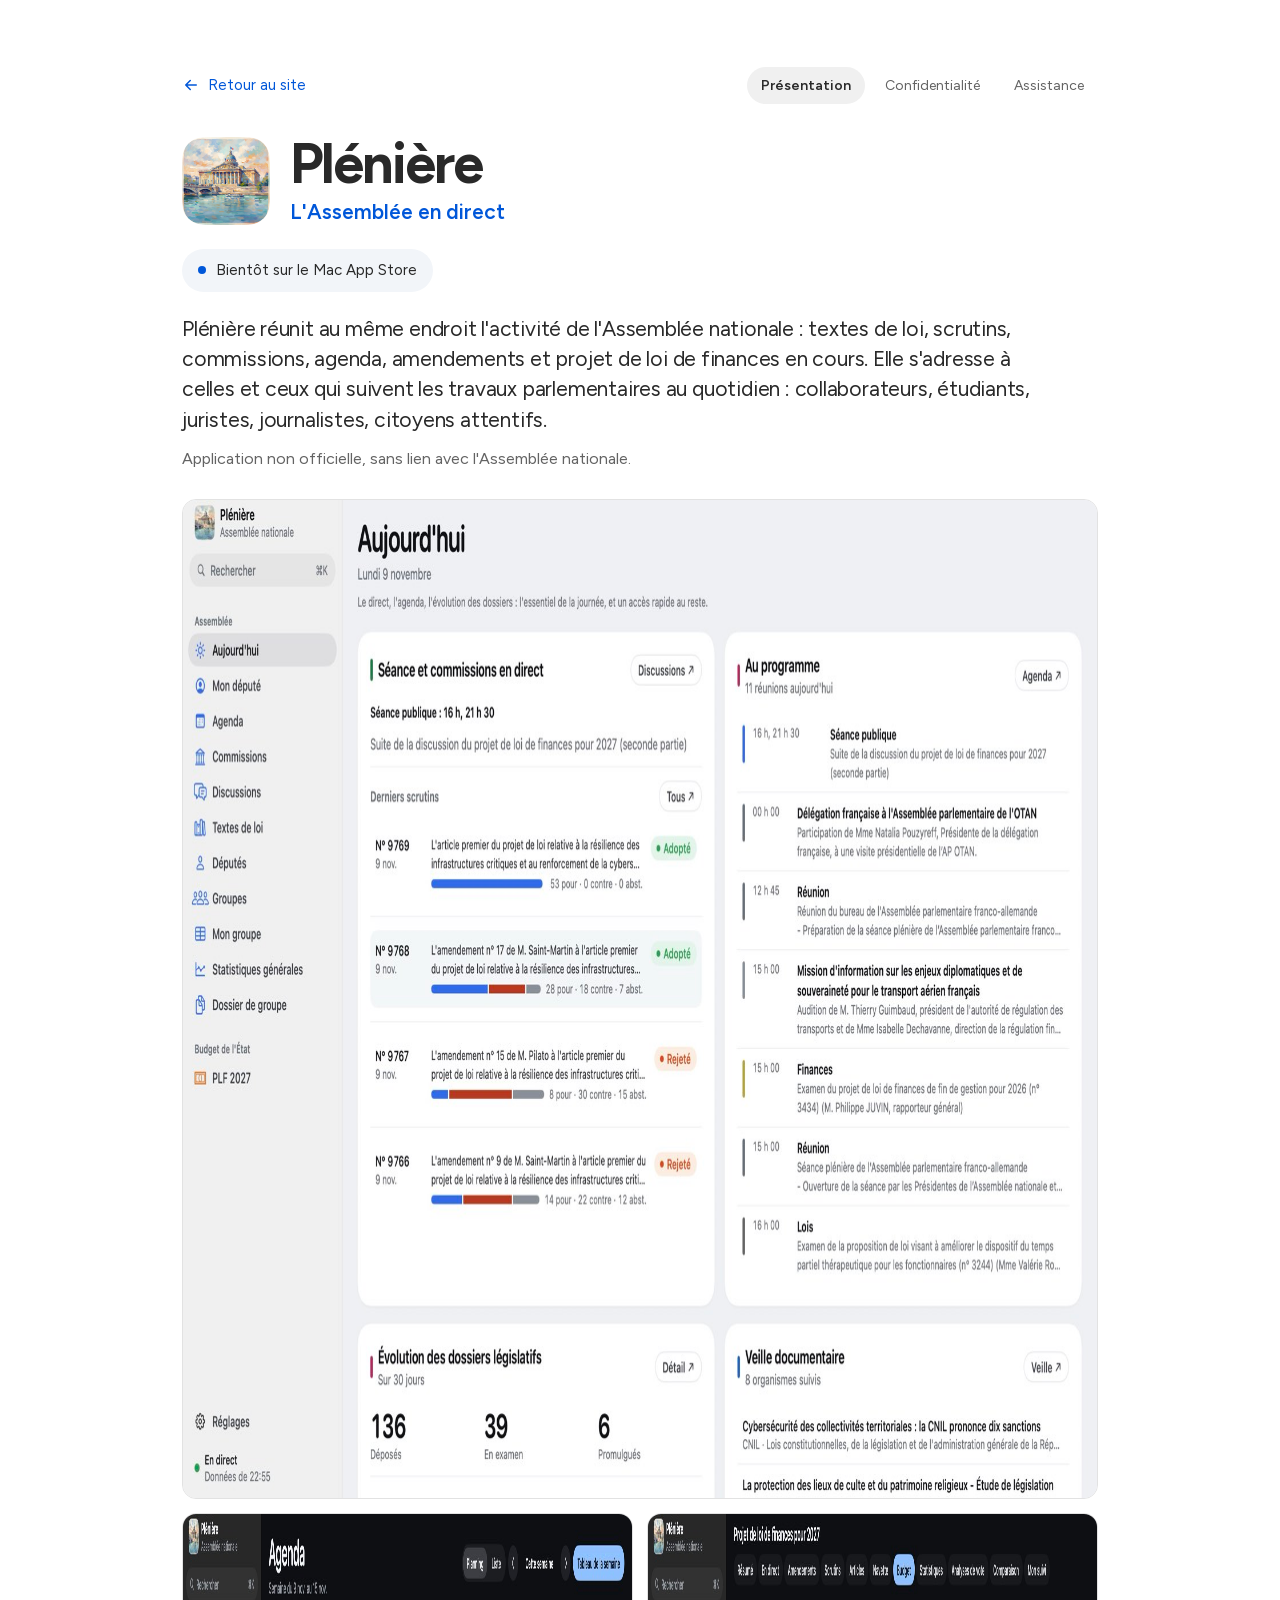
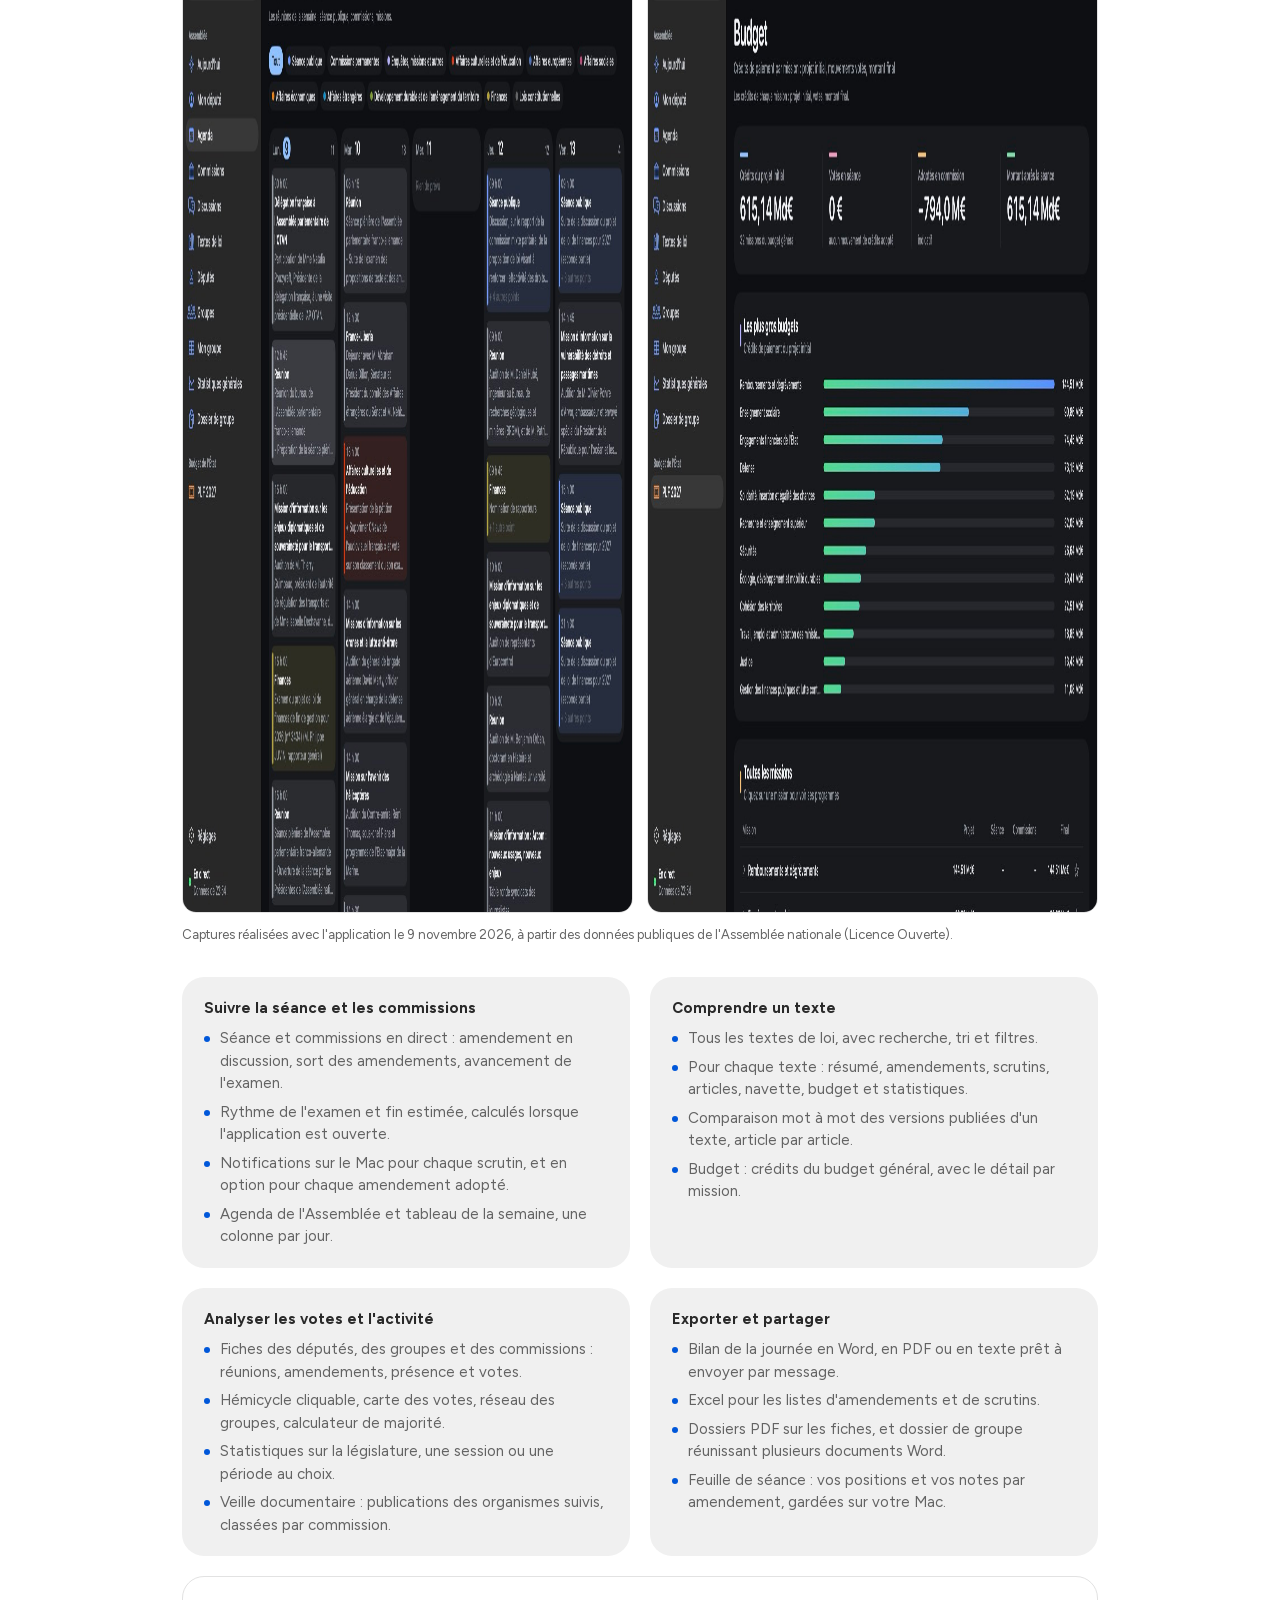
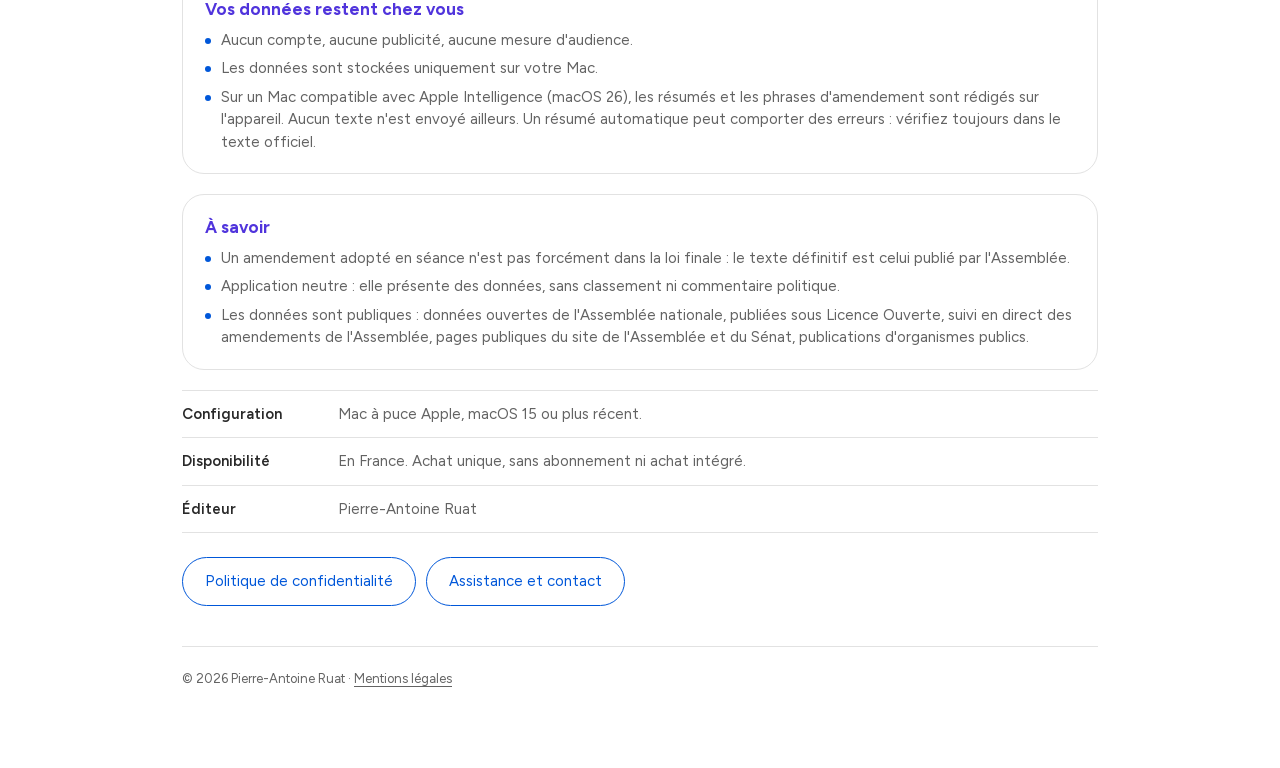
==== pleniere/index.html @ f198947e "Plénière : présentation, confidentialité et assistance Trois pages pour la version Mac App Store de " ====
<!doctype html>
<html lang="fr">
<head>
  <meta charset="utf-8">
  <meta name="viewport" content="width=device-width, initial-scale=1">
  <title>Plénière · L'Assemblée en direct</title>
  <meta name="description" content="Plénière, application Mac non officielle qui réunit l'activité de l'Assemblée nationale : textes de loi, scrutins, commissions, agenda, amendements et projet de loi de finances en cours. Bientôt sur le Mac App Store.">
  <link rel="canonical" href="https://parpar30.github.io/portfolio/pleniere/">
  <meta property="og:url" content="https://parpar30.github.io/portfolio/pleniere/">
  <meta property="og:type" content="website">
  <meta property="og:locale" content="fr_FR">
  <meta property="og:title" content="Plénière · L'Assemblée en direct">
  <meta property="og:description" content="Textes, scrutins, commissions, agenda et amendements de l'Assemblée, au même endroit. Application Mac non officielle, bientôt sur le Mac App Store.">
  <meta property="og:image" content="https://parpar30.github.io/portfolio/assets/img/pleniere-01-aujourdhui.jpg">
  <meta name="twitter:card" content="summary_large_image">
  <link rel="icon" href="../assets/icons/favicon-32.png" sizes="32x32" type="image/png">
  <link rel="apple-touch-icon" href="../assets/img/suivi-icone.png">
  <meta name="theme-color" content="#ffffff" media="(prefers-color-scheme: light)">
  <meta name="theme-color" content="#0f0f12" media="(prefers-color-scheme: dark)">
  <link rel="preload" href="../assets/fonts/figtree-latin.woff2" as="font" type="font/woff2" crossorigin>
  <link rel="stylesheet" href="../style.css?v=31">
  <script>try{const t=localStorage.getItem('theme');if(t)document.documentElement.dataset.theme=t}catch(e){}</script>
</head>
<body>
<main class="pl-page">
  <nav class="pl-nav" aria-label="Pages de Plénière">
    <a class="back" href="../">
      <svg viewBox="0 0 24 24" aria-hidden="true"><path d="M19 12H5M11 18l-6-6 6-6"/></svg>Retour au site
    </a>
    <ul>
      <li><a href="./" aria-current="page">Présentation</a></li>
      <li><a href="confidentialite.html">Confidentialité</a></li>
      <li><a href="assistance.html">Assistance</a></li>
    </ul>
  </nav>

  <header class="pl-head">
    <img src="../assets/img/suivi-icone.png" alt="">
    <div>
      <h1>Plénière</h1>
      <p>L'Assemblée en direct</p>
    </div>
  </header>

  <p class="pl-soon">Bientôt sur le Mac App Store</p>

  <p class="pl-intro">Plénière réunit au même endroit l'activité de l'Assemblée nationale : textes de loi, scrutins, commissions, agenda, amendements et projet de loi de finances en cours. Elle s'adresse à celles et ceux qui suivent les travaux parlementaires au quotidien : collaborateurs, étudiants, juristes, journalistes, citoyens attentifs.</p>
  <p class="pl-officiel">Application non officielle, sans lien avec l'Assemblée nationale.</p>

  <div class="gallery">
    <img src="../assets/img/pleniere-01-aujourdhui.jpg" width="1600" height="1000" alt="Aujourd'hui : la séance et les commissions en direct, les derniers scrutins et le programme de la journée">
    <img src="../assets/img/pleniere-02-agenda-nuit.jpg" width="1600" height="1000" alt="L'agenda de la semaine, une colonne par jour, en sombre" loading="lazy">
    <img src="../assets/img/pleniere-03-budget-nuit.jpg" width="1600" height="1000" alt="Le budget : les crédits du projet de loi de finances, avec le détail par mission, en sombre" loading="lazy">
  </div>
  <p class="note">Captures réalisées avec l'application le 9 novembre 2026, à partir des données publiques de l'Assemblée nationale (Licence Ouverte).</p>

  <div class="cols">
    <div><h3>Suivre la séance et les commissions</h3><ul>
      <li>Séance et commissions en direct : amendement en discussion, sort des amendements, avancement de l'examen.</li>
      <li>Rythme de l'examen et fin estimée, calculés lorsque l'application est ouverte.</li>
      <li>Notifications sur le Mac pour chaque scrutin, et en option pour chaque amendement adopté.</li>
      <li>Agenda de l'Assemblée et tableau de la semaine, une colonne par jour.</li>
    </ul></div>
    <div><h3>Comprendre un texte</h3><ul>
      <li>Tous les textes de loi, avec recherche, tri et filtres.</li>
      <li>Pour chaque texte : résumé, amendements, scrutins, articles, navette, budget et statistiques.</li>
      <li>Comparaison mot à mot des versions publiées d'un texte, article par article.</li>
      <li>Budget : crédits du budget général, avec le détail par mission.</li>
    </ul></div>
    <div><h3>Analyser les votes et l'activité</h3><ul>
      <li>Fiches des députés, des groupes et des commissions : réunions, amendements, présence et votes.</li>
      <li>Hémicycle cliquable, carte des votes, réseau des groupes, calculateur de majorité.</li>
      <li>Statistiques sur la législature, une session ou une période au choix.</li>
      <li>Veille documentaire : publications des organismes suivis, classées par commission.</li>
    </ul></div>
    <div><h3>Exporter et partager</h3><ul>
      <li>Bilan de la journée en Word, en PDF ou en texte prêt à envoyer par message.</li>
      <li>Excel pour les listes d'amendements et de scrutins.</li>
      <li>Dossiers PDF sur les fiches, et dossier de groupe réunissant plusieurs documents Word.</li>
      <li>Feuille de séance : vos positions et vos notes par amendement, gardées sur votre Mac.</li>
    </ul></div>
  </div>

  <div class="proof">
    <h3>Vos données restent chez vous</h3>
    <ul>
      <li>Aucun compte, aucune publicité, aucune mesure d'audience.</li>
      <li>Les données sont stockées uniquement sur votre Mac.</li>
      <li>Sur un Mac compatible avec Apple Intelligence (macOS 26), les résumés et les phrases d'amendement sont rédigés sur l'appareil. Aucun texte n'est envoyé ailleurs. Un résumé automatique peut comporter des erreurs : vérifiez toujours dans le texte officiel.</li>
    </ul>
  </div>

  <div class="proof">
    <h3>À savoir</h3>
    <ul>
      <li>Un amendement adopté en séance n'est pas forcément dans la loi finale : le texte définitif est celui publié par l'Assemblée.</li>
      <li>Application neutre : elle présente des données, sans classement ni commentaire politique.</li>
      <li>Les données sont publiques : données ouvertes de l'Assemblée nationale, publiées sous Licence Ouverte, suivi en direct des amendements de l'Assemblée, pages publiques du site de l'Assemblée et du Sénat, publications d'organismes publics.</li>
    </ul>
  </div>

  <dl class="facts">
    <div><dt>Configuration</dt><dd>Mac à puce Apple, macOS 15 ou plus récent.</dd></div>
    <div><dt>Disponibilité</dt><dd>En France. Achat unique, sans abonnement ni achat intégré.</dd></div>
    <div><dt>Éditeur</dt><dd>Pierre-Antoine Ruat</dd></div>
  </dl>

  <div class="pl-liens">
    <a class="pill-link" href="confidentialite.html">Politique de confidentialité</a>
    <a class="pill-link" href="assistance.html">Assistance et contact</a>
  </div>

  <footer class="pl-foot">
    <p class="copy">© 2026 Pierre-Antoine Ruat · <a href="../mentions-legales.html">Mentions légales</a></p>
  </footer>
</main>
</body>
</html>
---- style.css ----
@font-face{
  font-family:Figtree;font-style:normal;font-weight:400 700;font-display:swap;
  src:url(assets/fonts/figtree-latin-ext.woff2) format("woff2");
  unicode-range:U+0100-02BA,U+02BD-02C5,U+02C7-02CC,U+02CE-02D7,U+02DD-02FF,U+0304,U+0308,U+0329,U+1D00-1DBF,U+1E00-1E9F,U+1EF2-1EFF,U+2020,U+20A0-20AB,U+20AD-20C4,U+2113,U+2C60-2C7F,U+A720-A7FF;
}
@font-face{
  font-family:Figtree;font-style:normal;font-weight:400 700;font-display:swap;
  src:url(assets/fonts/figtree-latin.woff2) format("woff2");
  unicode-range:U+0000-00FF,U+0131,U+0152-0153,U+02BB-02BC,U+02C6,U+02DA,U+02DC,U+0304,U+0308,U+0329,U+2000-206F,U+20AC,U+2122,U+2191,U+2193,U+2212,U+2215,U+FEFF,U+FFFD;
}

:root{
  --bg:#ffffff;
  --text:#292929;
  --muted:#636363;
  --soft:#f0f0f0;
  --bar:#f2f5f9;
  --line:#e2e2e2;
  --accent:#0057d9;        /* liens, puces, accents (5,5:1 sur blanc) */
  --accent-strong:#0057d9; /* fond du bouton principal, texte blanc */
  --accent-hover:#0047b3;
  --brand-violet:#5034DC;
  --tile-radius:clamp(28px,5vw,64px);
  --page:1180px;           /* largeur du contenu, élargie sur les grands écrans */
  --ease:cubic-bezier(.22,1,.36,1);
  --ease-tt:cubic-bezier(.32,.72,0,1); /* courbe des boutons, reprise du site de Paraphe */
  color-scheme:light;
}
@media (prefers-color-scheme:dark){
  :root:not([data-theme="light"]){
    --bg:#0f0f12;--text:#ececef;--muted:#a3a3ad;--soft:#1b1b20;--bar:#18181d;--line:#2c2c33;
    --accent:#7fb0ff;--brand-violet:#a596ff;color-scheme:dark;
  }
}
:root[data-theme="dark"]{
  --bg:#0f0f12;--text:#ececef;--muted:#a3a3ad;--soft:#1b1b20;--bar:#18181d;--line:#2c2c33;
  --accent:#7fb0ff;--brand-violet:#a596ff;color-scheme:dark;
}

*{box-sizing:border-box;margin:0;padding:0}
html{scroll-behavior:smooth;scroll-padding-top:90px}
body{
  font-family:Figtree,system-ui,-apple-system,"Segoe UI",sans-serif;
  background:var(--bg);color:var(--text);
  font-size:16px;line-height:1.5;
  -webkit-font-smoothing:antialiased;
  transition:background .5s var(--ease),color .5s var(--ease);
  overflow-x:hidden;
}
::selection{background:color-mix(in srgb,var(--accent) 22%,transparent);color:var(--text)}
:focus-visible{outline:2px solid var(--accent);outline-offset:3px;border-radius:8px}
.tile:focus-visible,.bar:focus-visible{outline-offset:4px;border-radius:var(--tile-radius)}
.bar:focus-visible{border-radius:99px}
img{display:block;max-width:100%}
a{color:inherit;text-decoration:none}
button{font:inherit;color:inherit;background:none;border:0;cursor:pointer;text-align:left}
.sr-only{position:absolute;width:1px;height:1px;overflow:hidden;clip:rect(0 0 0 0)}
main{max-width:var(--page);margin:0 auto;padding:0 clamp(16px,3vw,32px)}

/* ---------- En-tête ---------- */
.top{
  position:sticky;top:0;z-index:50;
  display:grid;grid-template-columns:1fr auto 1fr;align-items:center;
  max-width:var(--page);margin:0 auto;padding:16px clamp(16px,3vw,32px);
  background:color-mix(in srgb,var(--bg) 88%,transparent);
  backdrop-filter:blur(14px);-webkit-backdrop-filter:blur(14px);
  animation:drop .9s var(--ease) both;
}
.top-left{display:flex;align-items:center;gap:12px;min-width:0}
.hello{color:var(--accent);font-size:15px;white-space:nowrap;padding:10px 0}
.hello strong{font-weight:600}
.badge{
  display:inline-flex;align-items:center;gap:6px;
  font-size:12px;padding:5px 10px;border:1px solid var(--line);border-radius:99px;white-space:nowrap;
}
.badge svg{width:14px;height:14px;fill:none;stroke:currentColor;stroke-width:1.6}
.theme-dot{width:44px;height:44px;display:grid;place-items:center;border-radius:50%}
.theme-dot span{
  width:22px;height:22px;border-radius:50%;background:var(--soft);
  display:grid;place-items:center;transition:transform .4s var(--ease);
}
.theme-dot span::after{content:"";width:8px;height:8px;border-radius:50%;background:var(--muted);transition:background .5s var(--ease)}
.theme-dot:hover span{transform:scale(1.2)}
:root[data-theme="dark"] .theme-dot span::after{background:#ffd76a}
@media (prefers-color-scheme:dark){:root:not([data-theme="light"]) .theme-dot span::after{background:#ffd76a}}
.top-right{display:flex;justify-content:flex-end;align-items:center;gap:clamp(12px,2.4vw,28px)}
.nav-link{font-size:15px;color:var(--muted);transition:color .3s;padding:10px 0}
.nav-link:hover,.nav-link.active{color:var(--text)}
.cta{
  display:inline-flex;align-items:center;gap:8px;
  background:var(--accent-strong);color:#fff;
  padding:14px 22px;border-radius:99px;font-size:14px;font-weight:500;white-space:nowrap;
  box-shadow:0 6px 16px -8px rgba(0,0,0,.35);
  transition:transform .35s var(--ease),background .3s,box-shadow .35s var(--ease);
}
.cta:hover{background:var(--accent-hover);transform:translateY(-2px);box-shadow:0 12px 22px -10px rgba(0,0,0,.4)}

/* ---------- Accueil ---------- */
.hero{
  display:grid;grid-template-columns:minmax(0,.82fr) minmax(0,1.18fr);gap:32px;align-items:center;
  padding:40px 0 clamp(40px,6vw,72px);min-height:min(78vh,620px);
}
.avatar{width:58px;height:58px;border-radius:16px;overflow:hidden;background:var(--soft)}
.avatar img{width:100%;height:100%;object-fit:cover;object-position:50% 20%}
.hero-name{font-size:clamp(38px,3.6vw,52px);font-weight:700;line-height:1.02;letter-spacing:-.035em;margin:22px 0 18px;opacity:0;animation:rise .9s var(--ease) .15s forwards}
.hero-role{display:block;font-size:clamp(16px,1.6vw,19px);font-weight:600;letter-spacing:-.005em;color:var(--accent);margin-top:12px}
.intro{font-size:clamp(18px,1.8vw,21px);font-weight:400;line-height:1.4;letter-spacing:-.01em;margin:0 0 26px;max-width:470px;text-wrap:pretty}
.intro .w{display:inline-block;opacity:0;transform:translateY(12px);filter:blur(4px);animation:word .8s var(--ease) forwards}
.bubble{width:20px;height:20px;fill:#9fb3d9;vertical-align:-2px;margin-right:6px}
.logos{display:flex;gap:clamp(18px,3vw,38px);list-style:none;align-items:center;flex-wrap:wrap;margin-top:40px}
.logos li{width:clamp(44px,6vw,64px);height:30px;display:grid;place-items:center;opacity:0;animation:rise .8s var(--ease) forwards}
.logos img{max-height:24px;max-width:100%;object-fit:contain;filter:grayscale(1);opacity:.75;transition:filter .4s,opacity .4s,transform .4s var(--ease)}
.logos img.round{height:24px;width:24px;border-radius:7px}
.logos li:hover img{filter:none;opacity:1;transform:scale(1.15)}
:root[data-theme="dark"] .logos img:not(.round){filter:grayscale(1) invert(1) brightness(1.5)}
:root[data-theme="dark"] .logos li:hover img:not(.round){filter:grayscale(1) invert(1) brightness(1.8)}
@media (prefers-color-scheme:dark){
  :root:not([data-theme="light"]) .logos img:not(.round){filter:grayscale(1) invert(1) brightness(1.5)}
  :root:not([data-theme="light"]) .logos li:hover img:not(.round){filter:grayscale(1) invert(1) brightness(1.8)}
}
.goal{
  display:inline-flex;align-items:center;gap:10px;margin:0 0 18px;
  font-size:15px;padding:10px 16px;border-radius:99px;background:var(--bar);
  opacity:0;animation:rise .8s var(--ease) 1.3s forwards;
}
.goal strong{font-weight:600}
.goal-dot{width:8px;height:8px;border-radius:50%;background:var(--accent);flex:none}
.hero-actions{display:flex;flex-wrap:wrap;gap:10px;opacity:0;animation:rise .8s var(--ease) 1.45s forwards}
.hero-actions.center{justify-content:center;opacity:1;animation:none}
.file{font-size:11px;font-weight:600;letter-spacing:.04em;padding:2px 6px;border-radius:6px;border:1px solid currentColor;opacity:.85}

.hero-left{position:relative;z-index:1}
/* L'atelier flotte sur la page : le fond de la vidéo (blanc ou noir pur) disparaît dans le fond du site.
   Un encodage vidéo décale toujours un peu les couleurs : ce fondu évite tout rectangle visible. */
.hero-card{
  background:var(--bg) url(assets/img/atelier-affiche-clair.jpg?v=6) center/100% no-repeat;
  background-blend-mode:darken;
  border-radius:var(--tile-radius);overflow:hidden;
  aspect-ratio:1.7;transition:transform .8s var(--ease);
  width:110%;margin-left:-7%;
}
.hero-film{position:absolute;inset:0;width:100%;height:100%;object-fit:cover;display:block;opacity:0;transition:opacity .5s linear;mix-blend-mode:darken}
.hero-film.pret{opacity:1}
.hero-card.film-pret{background-image:none!important}
@media (prefers-color-scheme:dark){
  :root:not([data-theme="light"]) .hero-card{background-image:url(assets/img/atelier-affiche-sombre.jpg?v=6);background-blend-mode:lighten}
  :root:not([data-theme="light"]) .hero-film{mix-blend-mode:lighten}
}
:root[data-theme="dark"] .hero-card{background-image:url(assets/img/atelier-affiche-sombre.jpg?v=6);background-blend-mode:lighten}
:root[data-theme="dark"] .hero-film{mix-blend-mode:lighten}
.hero-card{position:relative}

/* Scène plein écran : la vidéo occupe toute la largeur, le texte se pose dans sa partie vide */
.scene-cadre,.scene-icone{display:none}
@media (min-width:1280px){
  /* La scène entière tient dans la fenêtre : calée sur la hauteur si la largeur ne suffit pas (le cadre garde 4 % de vide en bas) */
  :root{--large:min(100vw,calc(100vh / .6));--haut:calc(var(--large) * .625);--descente:max(calc(var(--large) * .012),calc(68px - var(--large) * .0444))}
  main{position:relative;z-index:1}
  .scene-cadre{display:block;position:absolute;top:0;left:0;width:100%;height:calc(var(--haut) + var(--descente))}
  .hero-stage{
    position:absolute;top:var(--descente);right:0;width:var(--large);height:var(--haut);overflow:hidden;
    background:var(--bg) url(assets/img/atelier-accueil-clair.jpg?v=6) center/cover no-repeat;background-blend-mode:darken;
  }
  .hero-stage video{position:absolute;inset:0;width:100%;height:100%;display:block;mix-blend-mode:darken}
  .scene-film{opacity:0;transition:opacity .5s linear}
  .scene-film.pret{opacity:1}
  /* L'ouverture couvre toute la fenêtre, puis se pose exactement sur le cadre de la boucle ; ses bords s'estompent pendant le trajet */
  .hero-stage.ouvre{overflow:visible}
  .scene-ouverture{
    opacity:0;transform-origin:100% 0;
    transform:translateY(calc(var(--descente) * -1)) scale(var(--echelle,1));transition:transform 1.25s cubic-bezier(.4,0,.2,1);
    -webkit-mask-image:linear-gradient(to right,transparent,#000 8%,#000 98%,transparent),linear-gradient(to bottom,transparent,#000 5%,#000 95%,transparent);
    mask-image:linear-gradient(to right,transparent,#000 8%,#000 98%,transparent),linear-gradient(to bottom,transparent,#000 5%,#000 95%,transparent);
    -webkit-mask-composite:source-in;mask-composite:intersect;
  }
  .hero-stage.ouvre .scene-ouverture{opacity:1}
  .scene-ouverture.posee{transform:none}
  .hero-stage.film-pret,.film-ouverture .hero-stage{background-image:none!important}
  /* Le menu et le texte d'accueil partagent le bord de la scène ; les sections suivantes restent centrées */
  .top{max-width:none;padding-left:4.5vw;padding-right:4.5vw}
  /* En haut de page, le menu laisse voir la scène : son fond masquerait le drapeau du palais */
  .top.sur-scene{background:none;backdrop-filter:none;-webkit-backdrop-filter:none}
  .hero{
    display:block;padding:clamp(12px,1.6vw,28px) 0 0;min-height:calc(var(--haut) + var(--descente) - 76px);
    margin-left:calc(4.5vw - 32px - max(0px,(100vw - var(--page)) / 2));
  }
  /* Le texte tient dans l'angle laissé libre par la scène : au-dessus du pont, à gauche de la machine */
  .hero-left{width:34vw;max-width:640px;display:grid;grid-template-columns:auto 1fr;column-gap:16px;align-items:center;transition:opacity .9s var(--ease)}
  .hero-left>:not(.avatar):not(.hero-name){grid-column:1/-1}
  .hero-name{font-size:clamp(30px,3vw,48px);margin:0}
  .intro{font-size:clamp(16px,1.3vw,20px);margin:16px 0 14px;max-width:none}
  .logos{margin-top:12px}
  .hero-right{display:none}
  .film-ouverture .hero-left{opacity:0}
  .top{transition:opacity .5s linear,background-color .3s linear}
  .film-ouverture .top{opacity:0;pointer-events:none}
  /* La zone cliquable suit l'icône qui plane au-dessus de son socle */
  .scene-icone{
    display:block;position:absolute;right:calc(var(--large) * .158);top:calc(var(--haut) * .575 - var(--large) * .07 + var(--descente));width:calc(var(--large) * .14);height:calc(var(--large) * .14);z-index:2;
    border:0;border-radius:50%;background:none;padding:0;cursor:pointer;
  }
  .scene-icone[hidden]{display:none}
  .scene-icone::after{
    content:attr(data-nom);position:absolute;left:50%;bottom:-6px;transform:translate(-50%,6px);
    padding:7px 14px;border-radius:999px;background:var(--text);color:var(--bg);font-size:14px;font-weight:600;white-space:nowrap;
    opacity:0;transition:opacity .25s linear,transform .25s var(--ease);pointer-events:none;
  }
  .scene-icone:hover::after{opacity:1;transform:translate(-50%,0)}
}
@media (min-width:1280px) and (max-width:1359px){
  .hero-left .logos{display:none}
  .hero-name{font-size:32px}
  .intro{font-size:15px;line-height:1.34;margin:10px 0}
  .goal{font-size:13px;margin-bottom:10px}
}
@media (min-width:1280px) and (prefers-color-scheme:dark){
  :root:not([data-theme="light"]) .hero-stage{background-image:url(assets/img/atelier-accueil-sombre.jpg?v=6);background-blend-mode:lighten}
  :root:not([data-theme="light"]) .hero-stage video{mix-blend-mode:lighten}
}
@media (min-width:1280px){
  :root[data-theme="dark"] .hero-stage{background-image:url(assets/img/atelier-accueil-sombre.jpg?v=6);background-blend-mode:lighten}
  :root[data-theme="dark"] .hero-stage video{mix-blend-mode:lighten}
}
.video-toggle{
  position:absolute;right:clamp(14px,2.4vw,26px);bottom:clamp(14px,2.4vw,26px);
  width:44px;height:44px;border-radius:50%;display:grid;place-items:center;
  background:var(--bg);color:var(--text);box-shadow:0 4px 12px -6px rgba(0,0,0,.3);
  transition:transform .3s var(--ease);
}
.video-toggle:hover{transform:scale(1.08)}
.video-toggle svg{width:18px;height:18px;stroke:currentColor;stroke-width:2.2;stroke-linecap:round;fill:none}
.video-toggle .i-play{fill:currentColor;stroke-linejoin:round}
.video-toggle .i-pause,.video-toggle.paused .i-play{display:block}
.video-toggle .i-play,.video-toggle.paused .i-pause{display:none}

/* ---------- Sections ---------- */
.section{padding:20px 0 60px}
.section-title{font-size:clamp(32px,4.4vw,52px);line-height:1.05;letter-spacing:-.03em;font-weight:700;margin-bottom:32px}
.section-title.sub{margin:80px 0 24px;font-size:clamp(26px,3.2vw,38px)}

/* ---------- Projets ---------- */
.project{margin-bottom:64px}
.project:last-of-type{margin-bottom:0}
/* Ligne des projets : une icône par projet, qui mène à sa présentation */
.apps{list-style:none;display:grid;grid-template-columns:repeat(7,minmax(0,1fr));gap:12px;margin:-8px 0 56px}
.apps a{
  display:flex;flex-direction:column;align-items:flex-start;gap:10px;height:100%;padding:12px 14px;border-radius:22px;
  background:var(--bar);color:inherit;text-decoration:none;
  transition:background .3s,transform .5s var(--ease);
}
.apps a:hover{background:color-mix(in srgb,var(--bar) 88%,var(--accent));transform:translateY(-2px)}
.apps a:hover .app-icon{transform:scale(1.06) rotate(-3deg)}
.app-icon{width:44px;height:44px;border-radius:12px;flex:none;transition:transform .5s var(--ease)}
.app-icon.ap{display:grid;place-items:center;background:#13285E;color:#ff8a3d;font-weight:700;font-size:20px}
.apps a > span{display:grid;min-width:0;line-height:1.25}
.apps b{font-weight:700;font-size:15px}
.apps small{font-size:13px;color:var(--muted)}
@media (max-width:640px){
  .apps{display:flex;overflow-x:auto;scroll-snap-type:x mandatory;scrollbar-width:none;margin:-4px calc(-1 * clamp(16px,3vw,32px)) 40px;padding:2px clamp(16px,3vw,32px) 4px;scroll-padding-inline:clamp(16px,3vw,32px)}
  .apps::-webkit-scrollbar{display:none}
  .apps li{flex:0 0 132px;scroll-snap-align:start}
}
.tiles{display:grid;grid-template-columns:1fr 2fr;gap:24px}
.tiles.reverse{grid-template-columns:1fr 1fr}
.tile{
  position:relative;overflow:hidden;border-radius:var(--tile-radius);
  background:var(--bg);height:clamp(220px,26vw,300px);
  display:grid;place-items:center;transform:translateZ(0);
}
.tile-shot img{
  position:absolute;left:8%;top:12%;width:110%;max-width:none;
  border-radius:10px;box-shadow:0 20px 50px -24px rgba(0,0,0,.4);
  transform:translateY(var(--drift,0px));
  transition:transform 1.1s var(--ease);
}
.tiles.reverse .tile-shot img{left:9%;top:14%;width:120%}
.tile-shot:hover img{transform:translate(-3%,calc(-4% + var(--drift,0px))) scale(1.03)}
.tile-logo .tile-mark{width:34%;max-width:110px;transition:transform 1s var(--ease)}
.tile-logo .tile-mark.orb{width:56%;max-width:190px;position:relative;z-index:1}
/* Logo de l'application tel quel, plutôt qu'un symbole blanc */
.tile-logo .tile-mark.logo-app{width:54%;max-width:220px;position:relative;z-index:1;filter:drop-shadow(0 18px 30px rgba(0,0,0,.28))}
.tile-logo:hover .tile-mark,.tile-logo:hover .wordmark{transform:scale(1.08) rotate(-3deg)}
.wordmark{color:#fff;font-weight:600;font-size:clamp(28px,3.4vw,42px);letter-spacing:-.02em;transition:transform 1s var(--ease)}
.wordmark b{font-weight:700;color:#ff8a3d}
.grid-lines{
  position:absolute;inset:0;pointer-events:none;opacity:.22;
  background:
    linear-gradient(45deg,transparent calc(50% - .5px),#fff 50%,transparent calc(50% + .5px)),
    linear-gradient(-45deg,transparent calc(50% - .5px),#fff 50%,transparent calc(50% + .5px));
  -webkit-mask:radial-gradient(circle at center,transparent 18%,#000 60%);mask:radial-gradient(circle at center,transparent 18%,#000 60%);
}
.grid-lines::before,.grid-lines::after{content:"";position:absolute;inset:16% 0;border-top:1px dashed #fff;border-bottom:1px dashed #fff}
.grid-lines::after{inset:0 16%;border:0;border-left:1px dashed #fff;border-right:1px dashed #fff}

.bar{
  margin-top:18px;width:100%;
  display:flex;align-items:center;justify-content:space-between;gap:16px;
  background:var(--bar);border-radius:99px;padding:14px 18px;
  transition:background .3s;
}
.bar:hover{background:color-mix(in srgb,var(--bar) 88%,var(--accent))}
.bar-title{display:flex;align-items:center;gap:10px;font-size:clamp(14px,1.5vw,17px);min-width:0}
.bar-title b{font-weight:700}
.bar-proof{color:var(--accent);font-weight:500}
.project .tiles + .tiles{margin-top:24px}
.bar-icon{width:22px;height:22px;border-radius:6px;flex:none}
.bar-icon.ap,.modal-icon.ap{display:grid;place-items:center;background:#13285E;color:#ff8a3d;font-weight:700;font-size:13px}
.tags{display:flex;gap:6px;flex-wrap:wrap;justify-content:flex-end}
.tags span{
  font-size:13px;color:var(--muted);border:1px solid var(--line);
  border-radius:99px;padding:3px 10px;white-space:nowrap;background:var(--bg);
}
.tags .nda{display:inline-flex;gap:4px;align-items:center;color:var(--accent);border-color:color-mix(in srgb,var(--accent) 35%,transparent)}
.nda svg{width:12px;height:12px;fill:none;stroke:currentColor;stroke-width:2}

/* ---------- Parcours ---------- */
.xp{
  position:relative;display:grid;grid-template-columns:auto 1fr;gap:clamp(18px,3vw,36px);
  background:var(--soft);border-radius:var(--tile-radius);padding:clamp(18px,3vw,34px);
  margin-bottom:24px;overflow:hidden;isolation:isolate;
}
.xp.feature{padding:clamp(20px,3.4vw,40px)}
.xp-logo{
  width:clamp(84px,12vw,150px);aspect-ratio:1;border-radius:calc(var(--tile-radius) * .55);
  background:var(--bg);display:grid;place-items:center;position:relative;overflow:hidden;
  box-shadow:0 1px 2px rgba(0,0,0,.06);transition:transform .8s var(--ease);
}
.xp:hover .xp-logo{transform:rotate(-4deg) scale(1.04)}
.xp-logo img{position:absolute;inset:16%;width:68%;height:68%;object-fit:contain}
.xp-logo img.cover{inset:0;width:100%;height:100%;object-fit:cover}
.xp-logo img.wide{inset:8%;width:84%;height:84%}
.xp-logo .mono{color:#ff6a3d;font-weight:700;font-size:clamp(22px,3vw,34px);letter-spacing:-.04em}
.xp-ico{width:46%;height:46%;fill:none;stroke:#292929;stroke-width:1.4;stroke-linecap:round;stroke-linejoin:round}
.xp-meta{display:flex;flex-wrap:wrap;gap:8px;font-size:13px;color:var(--muted);margin-bottom:8px}
.xp-meta span:not(:last-child)::after{content:"·";margin-left:8px}
.xp-meta .pill-accent{color:var(--accent);font-weight:500}
.xp h3{font-size:clamp(19px,2.2vw,26px);font-weight:650;letter-spacing:-.015em;line-height:1.2;margin-bottom:8px;text-wrap:balance}
.xp-sub{color:var(--muted);font-size:15px;margin-bottom:14px;max-width:62ch}
.xp-lead{font-size:clamp(16px,1.6vw,19px);line-height:1.45;margin-bottom:14px;max-width:62ch}
.xp.compact p:not(.xp-meta){color:var(--muted);font-size:15px;max-width:62ch}
.xp-list{list-style:none;display:grid;gap:9px;margin-bottom:18px;max-width:72ch}
.xp-list li{position:relative;padding-left:18px;color:var(--muted);font-size:15px}
.xp-list li::before{content:"";position:absolute;left:0;top:.62em;width:6px;height:6px;border-radius:50%;background:var(--accent)}
.xp-list b{color:var(--text);font-weight:600}
.xp .tags{justify-content:flex-start}
.next-step{display:inline-flex;gap:10px;align-items:baseline;font-size:15px;padding:8px 14px;border-radius:99px;background:var(--bg)}
.next-step b{color:var(--accent);font-weight:600}
.xp-grid{display:grid;grid-template-columns:1fr 1fr;gap:24px}
.xp-grid .xp{margin-bottom:0}
.xp-grid.three{grid-template-columns:repeat(3,1fr)}
.xp.compact{grid-template-columns:1fr;align-content:start}
.xp.compact .xp-logo{width:72px}
.xp.compact h3{font-size:19px;margin-bottom:6px}

.glow::before{
  content:"";position:absolute;inset:0;z-index:-1;opacity:0;transition:opacity .5s;
  background:radial-gradient(420px circle at var(--mx,50%) var(--my,50%),color-mix(in srgb,var(--accent) 12%,transparent),transparent 60%);
}
.glow:hover::before{opacity:1}

.skills{display:grid;grid-template-columns:repeat(3,1fr);gap:24px;margin-top:24px}
.skill{border:1px solid var(--line);border-radius:calc(var(--tile-radius) * .6);padding:24px}
.skill h3{font-size:16px;font-weight:650;margin-bottom:6px}
.skill p{color:var(--muted)}
.skill b{color:var(--text);font-weight:600}

/* ---------- Contact ---------- */
.hello-card{
  background:var(--bar);border-radius:var(--tile-radius);
  margin:20px 0 40px;padding:clamp(40px,7vw,80px) 20px;
  display:flex;flex-direction:column;align-items:center;text-align:center;gap:14px;
}
.avatar.sm{width:72px;height:72px;border-radius:20px}
.hello-card h2{font-size:clamp(22px,2.6vw,30px);font-weight:600;line-height:1.25;margin:6px 0 10px;letter-spacing:-.01em}
.pill-link{
  display:inline-flex;align-items:center;gap:8px;border:1px solid var(--accent);color:var(--accent);
  padding:12px 22px;border-radius:99px;font-size:15px;transition:background .3s,color .3s,transform .4s var(--ease);
}
.pill-link:hover{background:var(--accent-strong);border-color:var(--accent-strong);color:#fff;transform:translateY(-2px)}
.pill-link.solid{background:var(--accent-strong);border-color:var(--accent-strong);color:#fff}
.pill-link.solid:hover{background:var(--accent-hover);border-color:var(--accent-hover)}
.arrow{width:16px;height:16px;fill:none;stroke:currentColor;stroke-width:1.8;stroke-linecap:round;stroke-linejoin:round}

/* Le texte des boutons se retourne au survol, comme sur le site de Paraphe :
   une copie (l'ombre du texte, une ligne plus bas) monte prendre sa place, et la flèche passe. */
.btn__txt{display:inline-flex;height:1.4em;line-height:1.4;overflow:hidden;text-shadow:0 1.4em currentColor}
.btn__txt > span{display:inline-block;transition:transform .45s var(--ease-tt)}
.btn__ico{position:relative;display:inline-grid;width:16px;height:16px;overflow:hidden;flex:none}
.btn__ico .arrow{position:absolute;inset:0;transition:transform .45s var(--ease-tt)}
.btn__ico .arrow + .arrow{transform:translate(-120%,120%)}
.cta:active,.pill-link:active{transform:scale(.97);transition-duration:.15s}
@media (hover:hover) and (pointer:fine){
  .cta:hover .btn__txt > span,.pill-link:hover .btn__txt > span{transform:translateY(-100%)}
  .pill-link:hover .btn__ico .arrow:first-child,.cta:hover .btn__ico .arrow:first-child{transform:translate(120%,-120%)}
  .pill-link:hover .btn__ico .arrow + .arrow,.cta:hover .btn__ico .arrow + .arrow{transform:none}
}
.copy{font-size:13px;color:var(--muted);margin-top:14px}

/* ---------- Fenêtres de projet ---------- */
.modal{
  margin:auto;width:min(920px,calc(100vw - 32px));max-height:calc(100vh - 48px);
  border:0;border-radius:clamp(24px,4vw,40px);padding:clamp(24px,4vw,48px);
  background:var(--bg);color:var(--text);overflow:auto;
  box-shadow:0 40px 120px -30px rgba(0,0,0,.5);
}
/* Barre de défilement : une pastille sur fond transparent, qui s'arrête avant les arrondis.
   Sous Windows, la barre par défaut est un rectangle collé au bord et coupé par les coins. */
.modal::-webkit-scrollbar{width:14px}
.modal::-webkit-scrollbar-track{background:transparent;margin-block:clamp(24px,4vw,40px)}
.modal::-webkit-scrollbar-thumb{background:var(--muted);background-clip:padding-box;border:4px solid transparent;border-radius:7px}
.modal::-webkit-scrollbar-thumb:hover{background:var(--text);background-clip:padding-box}
.modal::-webkit-scrollbar-corner{background:transparent}
@supports not selector(::-webkit-scrollbar){
  .modal{scrollbar-width:thin;scrollbar-color:var(--muted) transparent}
}
.modal::backdrop{background:rgba(10,10,20,.45);backdrop-filter:blur(6px)}
.modal[open]{animation:modal .6s var(--ease)}
.modal .close{position:sticky;top:0;float:right;width:44px;height:44px;border-radius:50%;background:var(--soft);display:grid;place-items:center;transition:transform .4s var(--ease)}
.modal .close svg{width:18px;height:18px;fill:none;stroke:currentColor;stroke-width:2;stroke-linecap:round}
.modal .close:hover{transform:rotate(90deg)}
.modal-head{display:flex;gap:18px;align-items:center;margin-bottom:22px}
.modal-icon{width:64px;height:64px;border-radius:18px;flex:none}
.modal-icon.ap{font-size:28px}
.modal h2{font-size:clamp(28px,4vw,40px);font-weight:700;letter-spacing:-.025em;line-height:1.05;margin-bottom:4px}
.motto{color:var(--muted)}
.modal > p{font-size:17px;max-width:66ch;margin-bottom:22px}
.cols{display:grid;grid-template-columns:1fr 1fr;gap:20px;margin-bottom:24px}
.cols > div{background:var(--soft);border-radius:22px;padding:20px 22px}
.cols h3{font-size:15px;margin-bottom:8px}
.cols ul{list-style:none;display:grid;gap:6px;color:var(--muted);font-size:15px}
.cols li{position:relative;padding-left:16px}
.cols li::before{content:"";position:absolute;left:0;top:.6em;width:6px;height:6px;border-radius:50%;background:var(--accent)}
.cols b{color:var(--text);font-weight:600}
.facts{display:grid;gap:0;margin-bottom:24px;border-top:1px solid var(--line)}
.facts > div{display:grid;grid-template-columns:140px 1fr;gap:16px;padding:12px 0;border-bottom:1px solid var(--line)}
.facts dt{font-weight:600;font-size:15px}
.facts dd{color:var(--muted);font-size:15px}
.proof{border:1px solid var(--line);border-radius:22px;padding:20px 22px;margin-bottom:24px}
.proof h3{font-size:17px;margin-bottom:6px;color:var(--brand-violet)}
.proof p{color:var(--muted);font-size:15px;max-width:72ch}
/* Vidéo de présentation dans la fiche, juste avant les captures */
.modal-film{position:relative;margin-bottom:14px;border-radius:14px;overflow:hidden;border:1px solid var(--line);background:#0E0F12}
.modal-film video{width:100%;aspect-ratio:16/9;object-fit:cover;display:block}
.gallery{display:grid;grid-template-columns:1fr 1fr;gap:14px;margin-bottom:20px}
.gallery img{border-radius:14px;border:1px solid var(--line);width:100%}
.gallery .shot{display:block;position:relative;border-radius:14px;cursor:zoom-in}
.gallery .shot img{transition:transform .6s var(--ease),box-shadow .6s var(--ease)}
.gallery .shot::after{
  content:"";position:absolute;right:10px;bottom:10px;width:34px;height:34px;border-radius:50%;
  background:color-mix(in srgb,var(--bg) 82%,transparent) url("data:image/svg+xml,%3Csvg xmlns='http://www.w3.org/2000/svg' viewBox='0 0 24 24' fill='none' stroke='%23888' stroke-width='2' stroke-linecap='round'%3E%3Cpath d='M15 4h5v5M9 20H4v-5M20 4l-6 6M4 20l6-6'/%3E%3C/svg%3E") center/16px no-repeat;
  backdrop-filter:blur(6px);-webkit-backdrop-filter:blur(6px);
  opacity:0;transform:scale(.8);transition:opacity .3s,transform .4s var(--ease);
}
.gallery .shot:hover img{transform:translateY(-3px);box-shadow:0 18px 40px -22px rgba(0,0,0,.45)}
.gallery .shot:hover::after,.gallery .shot:focus-visible::after{opacity:1;transform:none}
@media (hover:none){.gallery .shot::after{opacity:1;transform:none}}
.gallery .shot:focus-visible{outline-offset:3px;border-radius:16px}

/* ---------- Visionneuse ---------- */
.viewer{
  position:fixed;inset:0;width:100vw;height:100dvh;max-width:none;max-height:none;margin:0;border:0;
  background:rgba(8,8,12,.96);color:#fff;padding:0;overflow:hidden;
  display:none;grid-template-rows:auto 1fr auto;
}
.viewer[open]{display:grid;animation:viewer .35s var(--ease)}
.viewer::backdrop{background:transparent}
.viewer-top{display:flex;align-items:center;justify-content:space-between;gap:16px;padding:max(14px,env(safe-area-inset-top)) clamp(14px,3vw,28px) 10px}
.viewer-count{font-size:14px;color:rgba(255,255,255,.7);font-variant-numeric:tabular-nums}
.viewer-stage{position:relative;display:grid;grid-template:minmax(0,1fr)/minmax(0,1fr);place-items:center;min-height:0;padding:0 clamp(8px,6vw,96px);touch-action:pan-y pinch-zoom}
.viewer-stage img{
  max-width:100%;max-height:100%;width:auto;height:auto;object-fit:contain;
  border-radius:clamp(8px,1.2vw,14px);box-shadow:0 30px 80px -30px rgba(0,0,0,.7);
  user-select:none;-webkit-user-drag:none;
}
.viewer-stage img.swap{animation:swap .4s var(--ease)}
.viewer-caption{text-align:center;font-size:15px;color:rgba(255,255,255,.82);padding:14px 20px max(18px,env(safe-area-inset-bottom));text-wrap:balance}
.viewer button{
  width:44px;height:44px;border-radius:50%;display:grid;place-items:center;flex:none;
  background:rgba(255,255,255,.12);color:#fff;transition:background .3s,transform .4s var(--ease);
}
.viewer button:hover{background:rgba(255,255,255,.22)}
.viewer button svg{width:20px;height:20px;fill:none;stroke:currentColor;stroke-width:2;stroke-linecap:round;stroke-linejoin:round}
.viewer button:focus-visible{outline-color:#fff;border-radius:50%}
.viewer .prev,.viewer .next{position:absolute;top:50%;translate:0 -50%;z-index:1}
.viewer .prev{left:clamp(8px,2vw,28px)}
.viewer .next{right:clamp(8px,2vw,28px)}
.viewer .prev:hover{transform:translateX(-2px)}
.viewer .next:hover{transform:translateX(2px)}
.viewer.single .prev,.viewer.single .next,.viewer.single .viewer-count{visibility:hidden}
@keyframes viewer{from{opacity:0}}
@keyframes swap{from{opacity:.2;transform:scale(.985)}}
@media (max-width:640px){
  .viewer .prev,.viewer .next{top:auto;bottom:max(14px,env(safe-area-inset-bottom));translate:none}
  .viewer-caption{padding-inline:64px}
}
.note{font-size:13px!important;color:var(--muted)}
.modal .tags{justify-content:flex-start;margin-bottom:20px}
.modal .pill-link + .note{margin:12px 0 0}

/* ---------- Mouvement ---------- */
.js .reveal{opacity:0;transform:translateY(40px) scale(.98);transition:opacity 1s var(--ease),transform 1.1s var(--ease)}
.js .reveal.in{opacity:1;transform:none}
.reveal-pop{animation:pop .9s var(--ease) both .1s}
@keyframes drop{from{opacity:0;transform:translateY(-20px)}}
@keyframes pop{from{opacity:0;transform:scale(.6) rotate(-8deg)}}
@keyframes word{to{opacity:1;transform:none;filter:none}}
@keyframes rise{from{opacity:0;transform:translateY(14px)}to{opacity:1;transform:none}}
@keyframes wheel{0%{opacity:1;transform:translateY(0)}70%{opacity:0;transform:translateY(6px)}100%{opacity:0}}
@keyframes modal{from{opacity:0;transform:translateY(30px) scale(.97)}}

/* Mouvement réduit : les éléments apparaissent en fondu, sans déplacement */
@media (prefers-reduced-motion:reduce){
  html{scroll-behavior:auto}
  .js .reveal{transform:none;transition:opacity .4s linear}
  .intro .w,.logos li,.top,.reveal-pop,.hero-name{animation:none;opacity:1;transform:none;filter:none}
  .goal,.hero-actions{animation:none;opacity:1}
  .tile-shot img,.xp-logo,.hero-card{transition:none;transform:none}
  .modal[open],.viewer[open],.viewer-stage img.swap{animation:none}
  .gallery .shot img{transition:none}
  .btn__txt > span,.btn__ico .arrow{transition:none}
}

/* ---------- Adaptation ---------- */
@media (min-width:1500px){
  :root{--page:1320px}
  .tile{height:320px}
}
@media (max-width:900px){
  .top .badge{display:none}
  .hero{gap:28px;min-height:0}
  .tiles,.tiles.reverse{grid-template-columns:1fr 1fr;gap:14px}
  .project .tiles + .tiles{margin-top:14px}
  .tile{height:clamp(160px,34vw,260px)}
  .bar{border-radius:26px;flex-direction:column;align-items:flex-start}
  .bar:focus-visible{border-radius:26px}
  .tags{justify-content:flex-start}
  /* les petites cartes du parcours passent en lignes : logo à gauche, texte à droite */
  .xp-grid,.xp-grid.three{grid-template-columns:1fr;gap:14px}
  .xp.compact{grid-template-columns:auto 1fr;align-items:center}
  .xp.compact .xp-logo{width:72px}
  .cols{grid-template-columns:1fr}
}
@media (max-width:760px){
  .hero{grid-template-columns:1fr;padding-bottom:48px}
  .hero-card{width:100%;margin-left:0}
}
@media (max-width:640px){
  .top{display:flex;gap:4px;padding-block:10px;justify-content:space-between}
  .top-left{display:none}
  .top-right{gap:14px}
  .project .tiles + .tiles{margin-top:14px}
  .modal-head{align-items:flex-start}
  .modal-icon{width:48px;height:48px;border-radius:14px}
  .hello{font-size:14px;overflow:hidden;text-overflow:ellipsis}
  .cta{padding:11px 16px}
  .tiles,.tiles.reverse{grid-template-columns:1fr 1fr;gap:10px}
  .project .tiles + .tiles{margin-top:10px}
  .project:not(:last-of-type){margin-bottom:48px}
  .tile{height:clamp(140px,40vw,200px);--tile-radius:24px}
  .xp{grid-template-columns:1fr}
  .xp-logo{width:84px}
  .xp.compact{grid-template-columns:auto 1fr;gap:16px}
  .xp.compact .xp-logo{width:60px}
  .skills{grid-template-columns:1fr;gap:14px}
  .gallery{grid-template-columns:1fr}
}
@media (max-width:640px){.facts > div{grid-template-columns:1fr;gap:4px}.goal{border-radius:18px}}

/* ---------- Mentions légales ---------- */
.legal{max-width:720px;padding-top:clamp(32px,6vw,64px);padding-bottom:80px}
.legal h1{font-size:clamp(32px,4.4vw,48px);letter-spacing:-.03em;line-height:1.05;font-weight:700;margin:28px 0 36px}
.legal section{padding:22px 0;border-top:1px solid var(--line)}
.legal h2{font-size:18px;font-weight:600;margin-bottom:8px}
.legal p{color:var(--muted);max-width:66ch;margin-bottom:8px}
.legal a:not(.back){color:var(--accent);text-decoration:underline;text-underline-offset:3px}
.back{display:inline-flex;align-items:center;gap:8px;color:var(--accent);font-size:15px;padding:10px 0}
.back svg{width:18px;height:18px;fill:none;stroke:currentColor;stroke-width:2;stroke-linecap:round;stroke-linejoin:round;transition:transform .3s var(--ease-tt)}
.back:hover svg{transform:translateX(-3px)}
/* ---------- Pages de Plénière (présentation, confidentialité, assistance) ---------- */
.pl-nav{display:flex;flex-wrap:wrap;align-items:center;justify-content:space-between;gap:8px 20px}
.pl-nav ul{display:flex;flex-wrap:wrap;gap:6px;list-style:none}
:is(.legal,.pl-page) .pl-nav ul a{display:block;font-size:14px;color:var(--muted);text-decoration:none;padding:8px 14px;border-radius:99px;transition:color .3s,background .3s}
:is(.legal,.pl-page) .pl-nav ul a:hover{color:var(--text);background:var(--soft)}
:is(.legal,.pl-page) .pl-nav ul a[aria-current="page"]{color:var(--text);background:var(--soft);font-weight:600}
.legal .pl-sub{color:var(--muted);font-size:clamp(17px,1.8vw,20px);margin:-24px 0 32px;max-width:60ch}
.legal ul{list-style:none;display:grid;gap:6px;color:var(--muted);margin:4px 0 10px;max-width:66ch}
.legal li{position:relative;padding-left:16px}
.legal li::before{content:"";position:absolute;left:0;top:.6em;width:6px;height:6px;border-radius:50%;background:var(--accent)}
.legal dl{display:grid;gap:0;max-width:66ch}
.legal dt{font-weight:600;margin-top:16px}
.legal dt:first-child{margin-top:4px}
.legal dd{color:var(--muted);margin-top:4px}
.legal .pl-date{font-size:14px;margin-top:10px}
.pl-foot{border-top:1px solid var(--line);padding-top:22px;margin-top:8px}
.pl-foot .copy{margin-top:0}
/* Présentation */
.pl-page{max-width:980px;padding-top:clamp(32px,6vw,64px);padding-bottom:80px}
.pl-head{display:flex;gap:20px;align-items:center;margin:28px 0 22px}
.pl-head img{width:88px;height:88px;border-radius:22px;flex:none}
.pl-head h1{font-size:clamp(38px,5vw,56px);font-weight:700;line-height:1.02;letter-spacing:-.035em}
.pl-head p{font-size:clamp(17px,1.8vw,21px);color:var(--accent);font-weight:600;margin-top:4px}
.pl-soon{display:inline-flex;align-items:center;gap:10px;font-size:15px;padding:10px 16px;border-radius:99px;background:var(--bar);margin-bottom:22px}
.pl-soon::before{content:"";width:8px;height:8px;border-radius:50%;background:var(--accent);flex:none}
.pl-intro{font-size:clamp(18px,1.8vw,21px);line-height:1.45;letter-spacing:-.01em;max-width:62ch;margin-bottom:12px;text-wrap:pretty}
.pl-officiel{color:var(--muted);margin-bottom:28px}
.pl-page .gallery{margin:8px 0 12px}
.pl-page .gallery img:first-child{grid-column:1/-1}
.pl-page .note{margin-bottom:32px}
.pl-page .cols{margin-bottom:20px}
.pl-page .proof{margin-bottom:20px}
.pl-page .proof ul{list-style:none;display:grid;gap:6px;color:var(--muted);font-size:15px}
.pl-page .proof li{position:relative;padding-left:16px}
.pl-page .proof li::before{content:"";position:absolute;left:0;top:.6em;width:6px;height:6px;border-radius:50%;background:var(--accent)}
.pl-liens{display:flex;flex-wrap:wrap;gap:10px;margin:8px 0 40px}
@media (max-width:640px){
  .pl-head img{width:64px;height:64px;border-radius:16px}
  .pl-page .gallery img:first-child{grid-column:auto}
}

.copy a{text-decoration:underline;text-underline-offset:3px}
.copy a:hover{color:var(--text)}

/* ---------- Accès et confort ---------- */
.skip{position:absolute;left:16px;top:-60px;z-index:100;background:var(--accent-strong);color:#fff;padding:10px 16px;border-radius:12px;transition:top .2s}
.skip:focus{top:12px}
.site-footer{max-width:var(--page);margin:0 auto;padding:0 clamp(16px,3vw,32px)}
html:has(dialog[open]){overflow:hidden}
/* en mode sombre, les cases blanches des logos sont adoucies */
:root[data-theme="dark"] .xp-logo[style*="#fff"]{background:#dcdce3}
@media (prefers-color-scheme:dark){:root:not([data-theme="light"]) .xp-logo[style*="#fff"]{background:#dcdce3}}
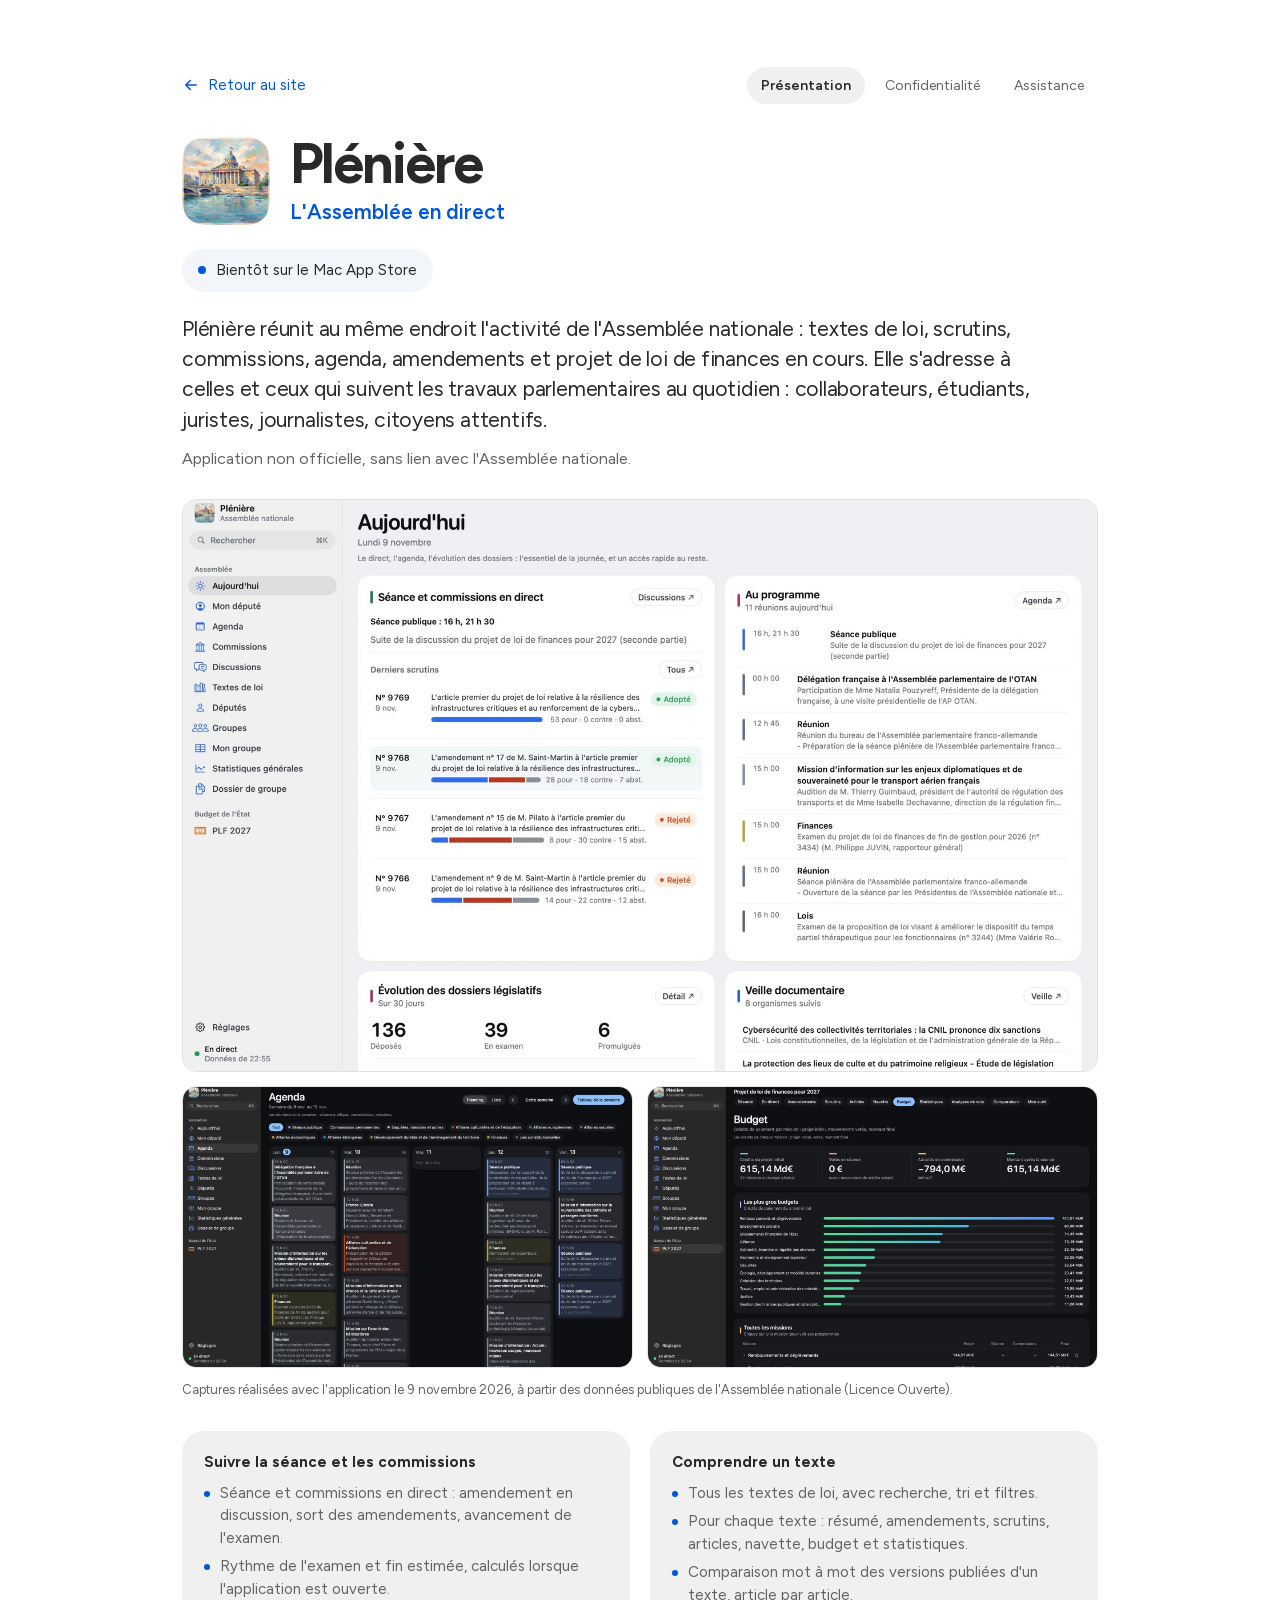
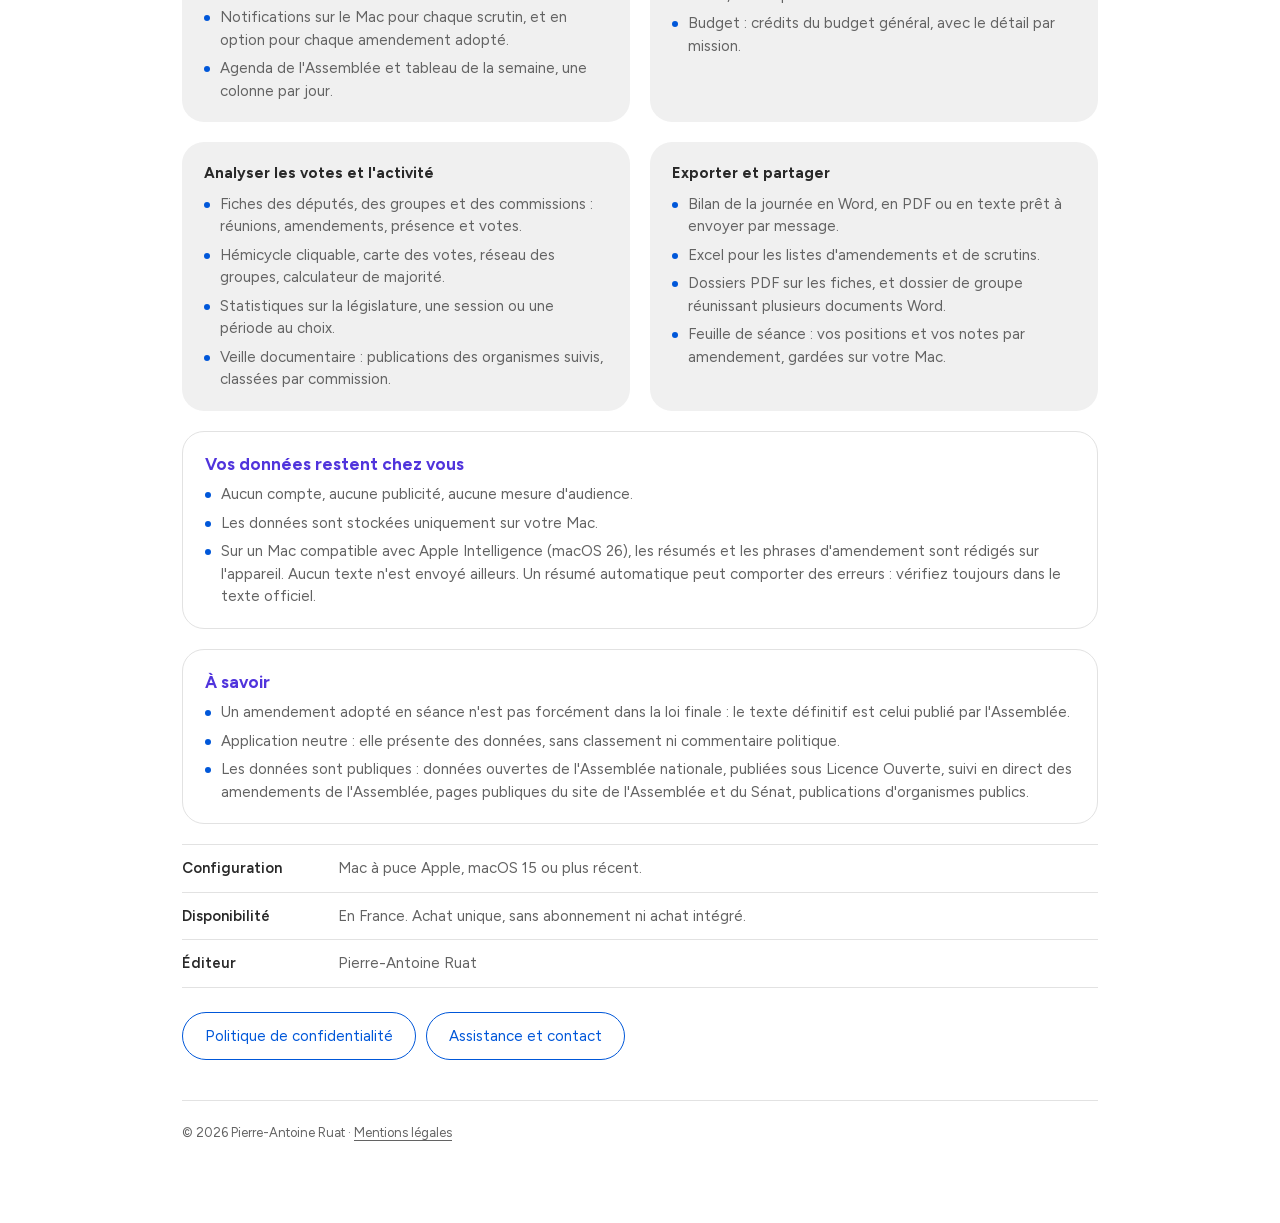
==== commit c0134d85: "Plénière remplace Suivi AN sur tout le site Le nom, les tuiles et les captures de la fiche passent à" ====
--- a/pleniere/index.html
+++ b/pleniere/index.html
@@ -18,7 +18,7 @@
   <meta name="theme-color" content="#ffffff" media="(prefers-color-scheme: light)">
   <meta name="theme-color" content="#0f0f12" media="(prefers-color-scheme: dark)">
   <link rel="preload" href="../assets/fonts/figtree-latin.woff2" as="font" type="font/woff2" crossorigin>
-  <link rel="stylesheet" href="../style.css?v=31">
+  <link rel="stylesheet" href="../style.css?v=32">
   <script>try{const t=localStorage.getItem('theme');if(t)document.documentElement.dataset.theme=t}catch(e){}</script>
 </head>
 <body>
--- a/style.css
+++ b/style.css
@@ -583,9 +583,9 @@
 :is(.legal,.pl-page) .pl-nav ul a:hover{color:var(--text);background:var(--soft)}
 :is(.legal,.pl-page) .pl-nav ul a[aria-current="page"]{color:var(--text);background:var(--soft);font-weight:600}
 .legal .pl-sub{color:var(--muted);font-size:clamp(17px,1.8vw,20px);margin:-24px 0 32px;max-width:60ch}
-.legal ul{list-style:none;display:grid;gap:6px;color:var(--muted);margin:4px 0 10px;max-width:66ch}
-.legal li{position:relative;padding-left:16px}
-.legal li::before{content:"";position:absolute;left:0;top:.6em;width:6px;height:6px;border-radius:50%;background:var(--accent)}
+.legal section ul{list-style:none;display:grid;gap:6px;color:var(--muted);margin:4px 0 10px;max-width:66ch}
+.legal section li{position:relative;padding-left:16px}
+.legal section li::before{content:"";position:absolute;left:0;top:.6em;width:6px;height:6px;border-radius:50%;background:var(--accent)}
 .legal dl{display:grid;gap:0;max-width:66ch}
 .legal dt{font-weight:600;margin-top:16px}
 .legal dt:first-child{margin-top:4px}
@@ -604,6 +604,7 @@
 .pl-intro{font-size:clamp(18px,1.8vw,21px);line-height:1.45;letter-spacing:-.01em;max-width:62ch;margin-bottom:12px;text-wrap:pretty}
 .pl-officiel{color:var(--muted);margin-bottom:28px}
 .pl-page .gallery{margin:8px 0 12px}
+.pl-page .gallery img{height:auto;aspect-ratio:16/10;object-fit:cover}
 .pl-page .gallery img:first-child{grid-column:1/-1}
 .pl-page .note{margin-bottom:32px}
 .pl-page .cols{margin-bottom:20px}
@@ -613,6 +614,9 @@
 .pl-page .proof li::before{content:"";position:absolute;left:0;top:.6em;width:6px;height:6px;border-radius:50%;background:var(--accent)}
 .pl-liens{display:flex;flex-wrap:wrap;gap:10px;margin:8px 0 40px}
 @media (max-width:640px){
+  .pl-nav{flex-direction:column;align-items:flex-start}
+  .pl-nav ul{margin-left:-10px;gap:2px}
+  :is(.legal,.pl-page) .pl-nav ul a{padding:8px 10px}
   .pl-head img{width:64px;height:64px;border-radius:16px}
   .pl-page .gallery img:first-child{grid-column:auto}
 }
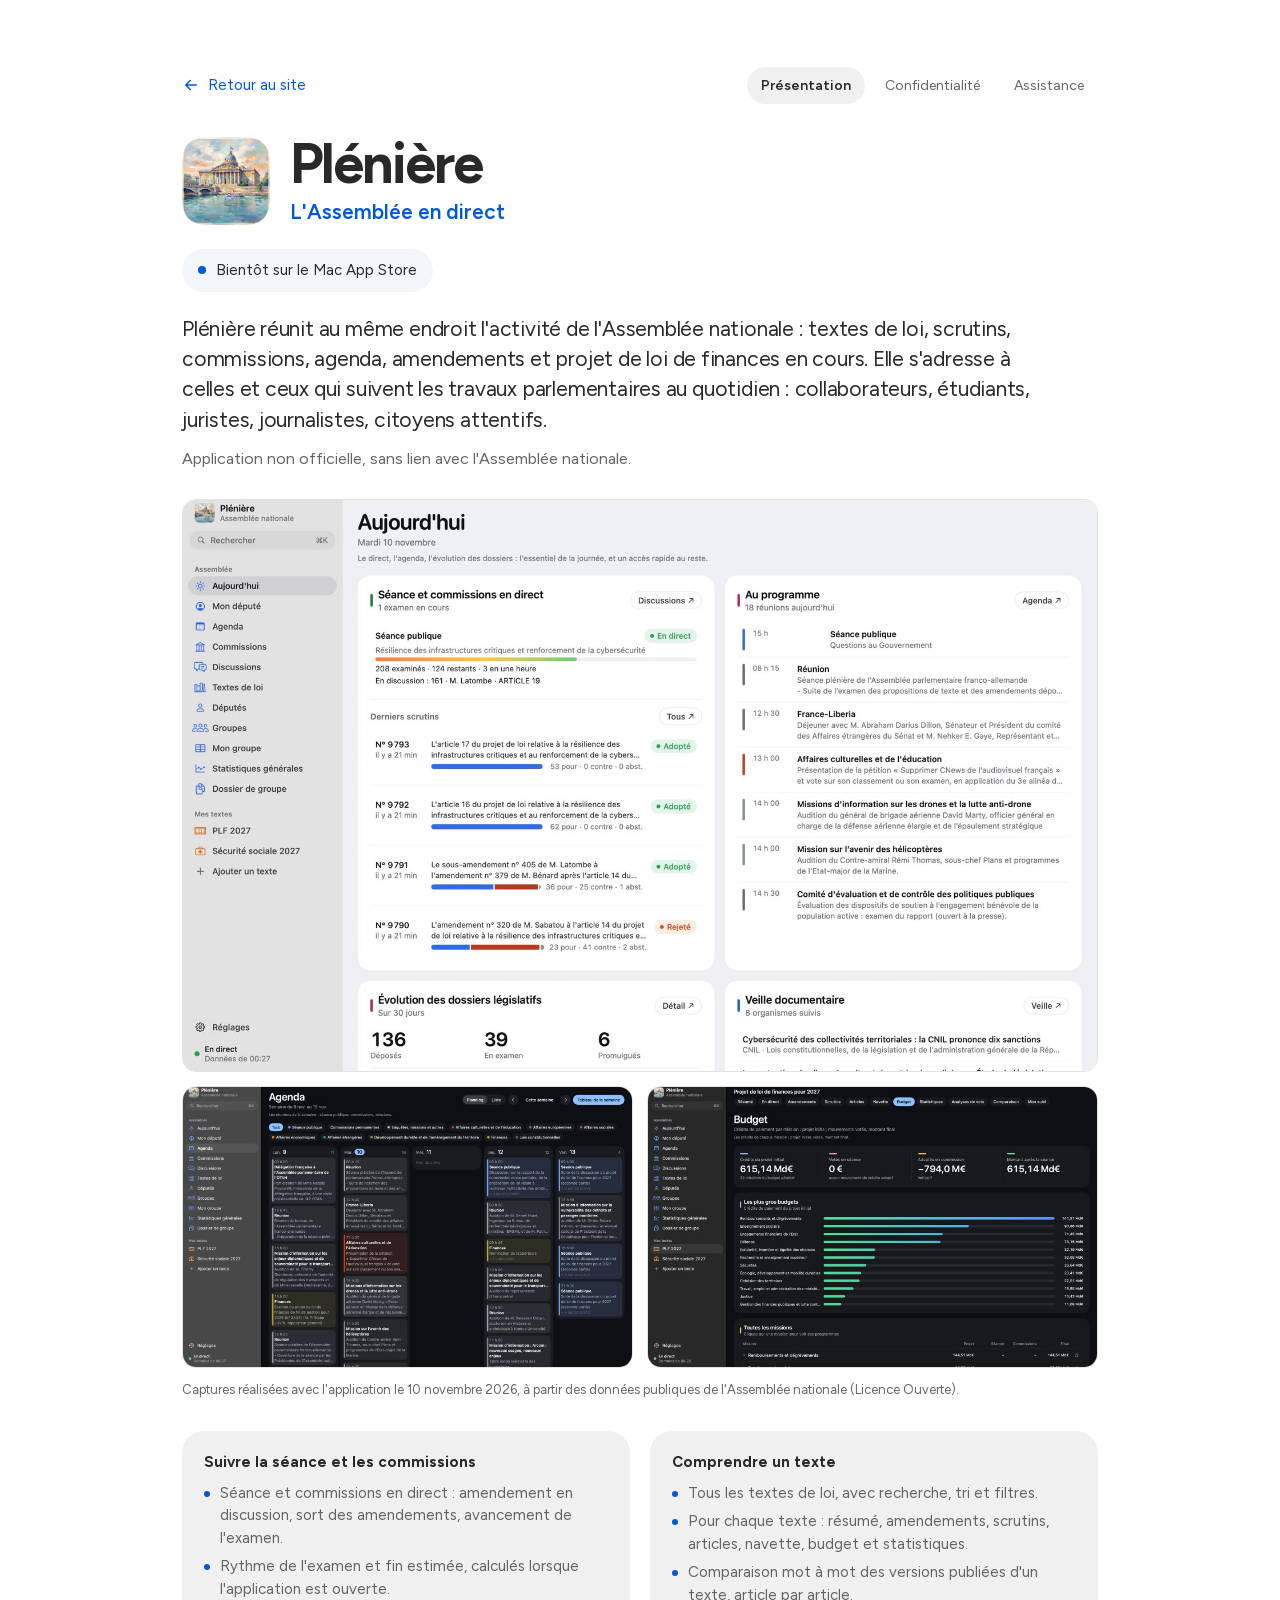
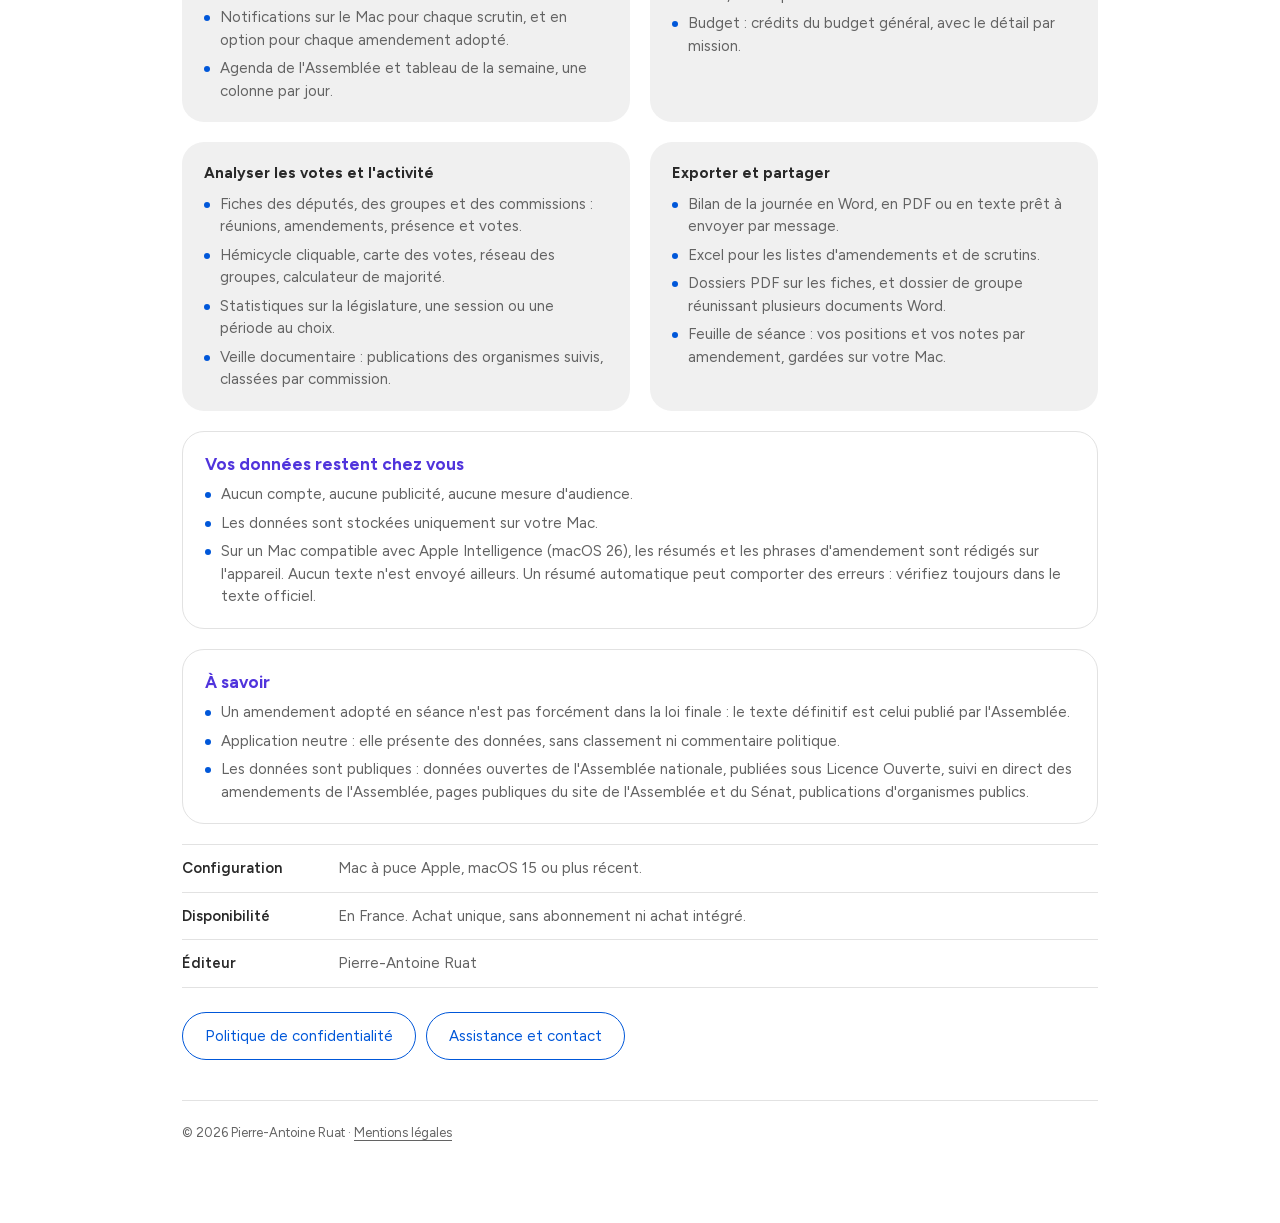
==== commit 2b36a6be: "Plénière : captures avec la section « Mes textes » Co-Authored-By: Claude Opus 5.5 <noreply@anthropi" ====
--- a/pleniere/index.html
+++ b/pleniere/index.html
@@ -11,7 +11,7 @@
   <meta property="og:locale" content="fr_FR">
   <meta property="og:title" content="Plénière · L'Assemblée en direct">
   <meta property="og:description" content="Textes, scrutins, commissions, agenda et amendements de l'Assemblée, au même endroit. Application Mac non officielle, bientôt sur le Mac App Store.">
-  <meta property="og:image" content="https://parpar30.github.io/portfolio/assets/img/pleniere-01-aujourdhui.jpg">
+  <meta property="og:image" content="https://parpar30.github.io/portfolio/assets/img/pleniere-01-aujourdhui.jpg?v=2">
   <meta name="twitter:card" content="summary_large_image">
   <link rel="icon" href="../assets/icons/favicon-32.png" sizes="32x32" type="image/png">
   <link rel="apple-touch-icon" href="../assets/img/suivi-icone.png">
@@ -48,11 +48,11 @@
   <p class="pl-officiel">Application non officielle, sans lien avec l'Assemblée nationale.</p>
 
   <div class="gallery">
-    <img src="../assets/img/pleniere-01-aujourdhui.jpg" width="1600" height="1000" alt="Aujourd'hui : la séance et les commissions en direct, les derniers scrutins et le programme de la journée">
-    <img src="../assets/img/pleniere-02-agenda-nuit.jpg" width="1600" height="1000" alt="L'agenda de la semaine, une colonne par jour, en sombre" loading="lazy">
-    <img src="../assets/img/pleniere-03-budget-nuit.jpg" width="1600" height="1000" alt="Le budget : les crédits du projet de loi de finances, avec le détail par mission, en sombre" loading="lazy">
+    <img src="../assets/img/pleniere-01-aujourdhui.jpg?v=2" width="1600" height="1000" alt="Aujourd'hui : la séance et les commissions en direct, les derniers scrutins et le programme de la journée">
+    <img src="../assets/img/pleniere-02-agenda-nuit.jpg?v=2" width="1600" height="1000" alt="L'agenda de la semaine, une colonne par jour, en sombre" loading="lazy">
+    <img src="../assets/img/pleniere-03-budget-nuit.jpg?v=2" width="1600" height="1000" alt="Le budget : les crédits du projet de loi de finances, avec le détail par mission, en sombre" loading="lazy">
   </div>
-  <p class="note">Captures réalisées avec l'application le 9 novembre 2026, à partir des données publiques de l'Assemblée nationale (Licence Ouverte).</p>
+  <p class="note">Captures réalisées avec l'application le 10 novembre 2026, à partir des données publiques de l'Assemblée nationale (Licence Ouverte).</p>
 
   <div class="cols">
     <div><h3>Suivre la séance et les commissions</h3><ul>
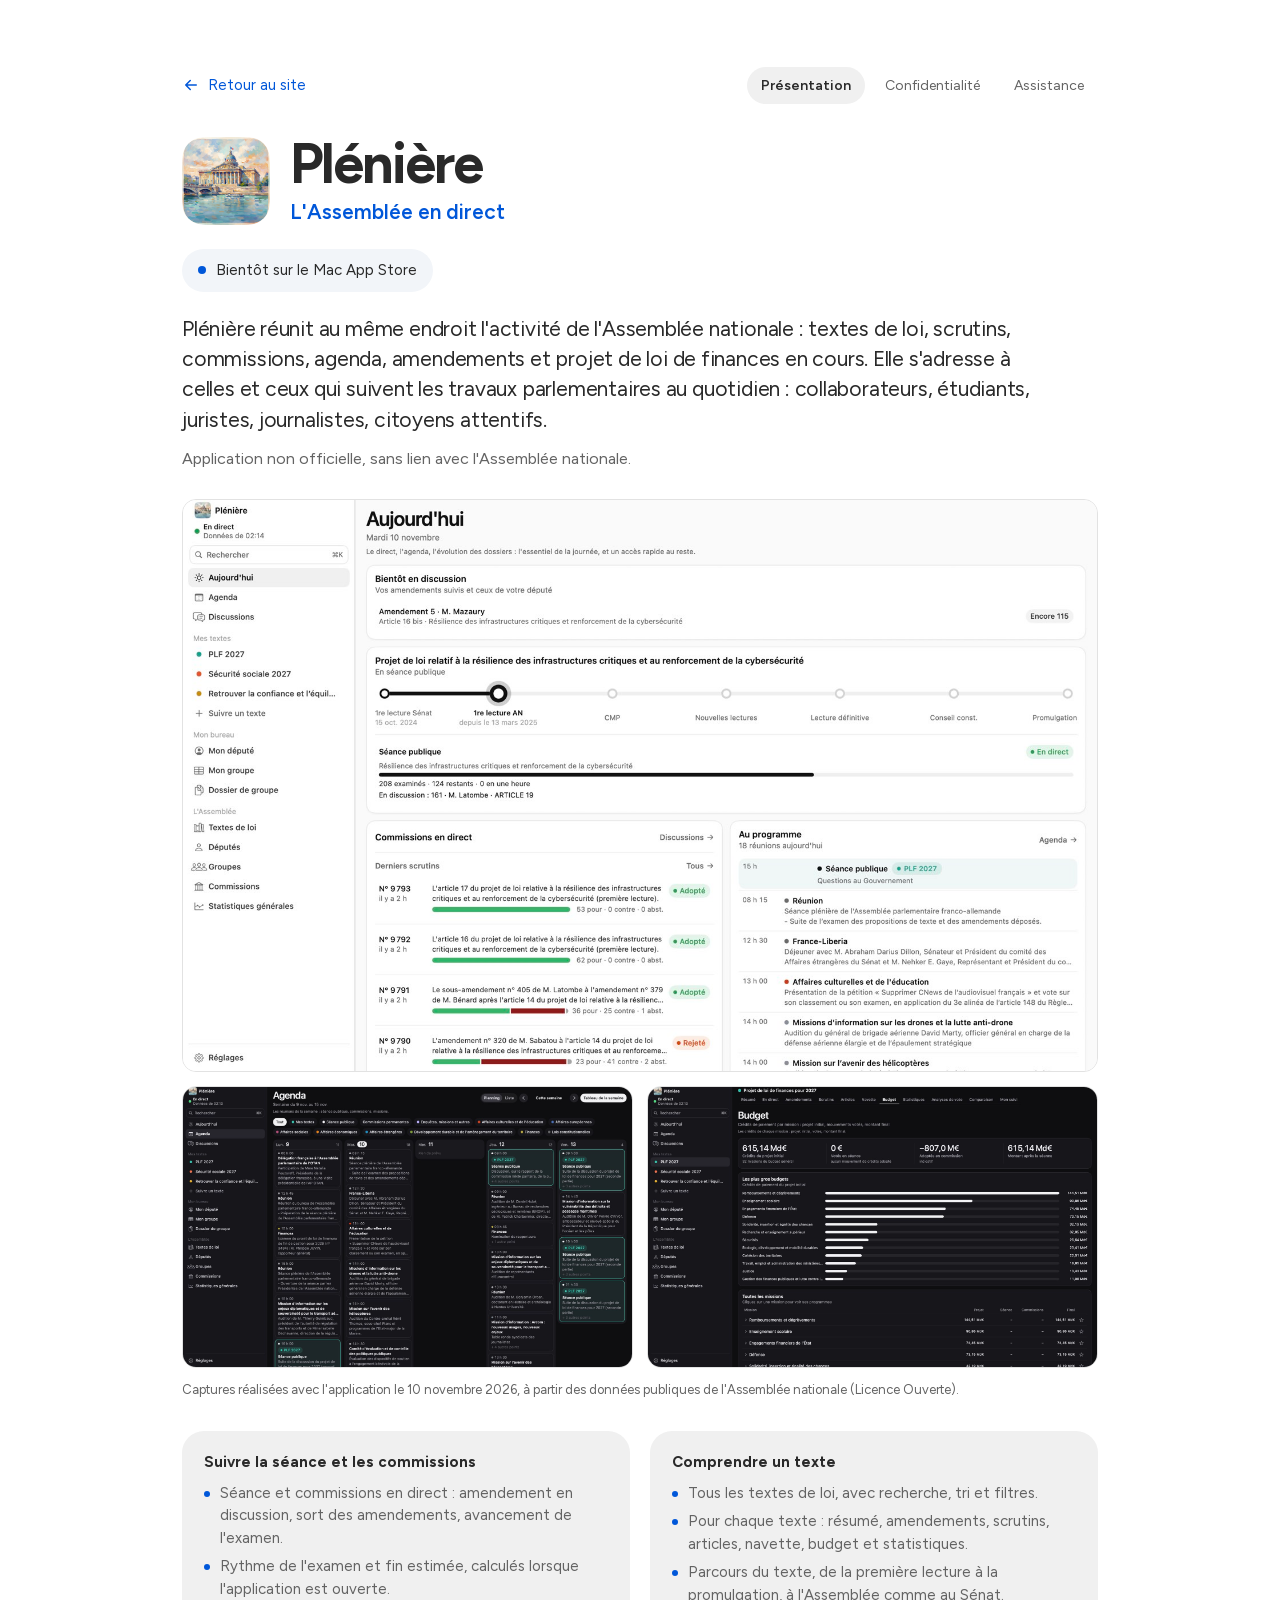
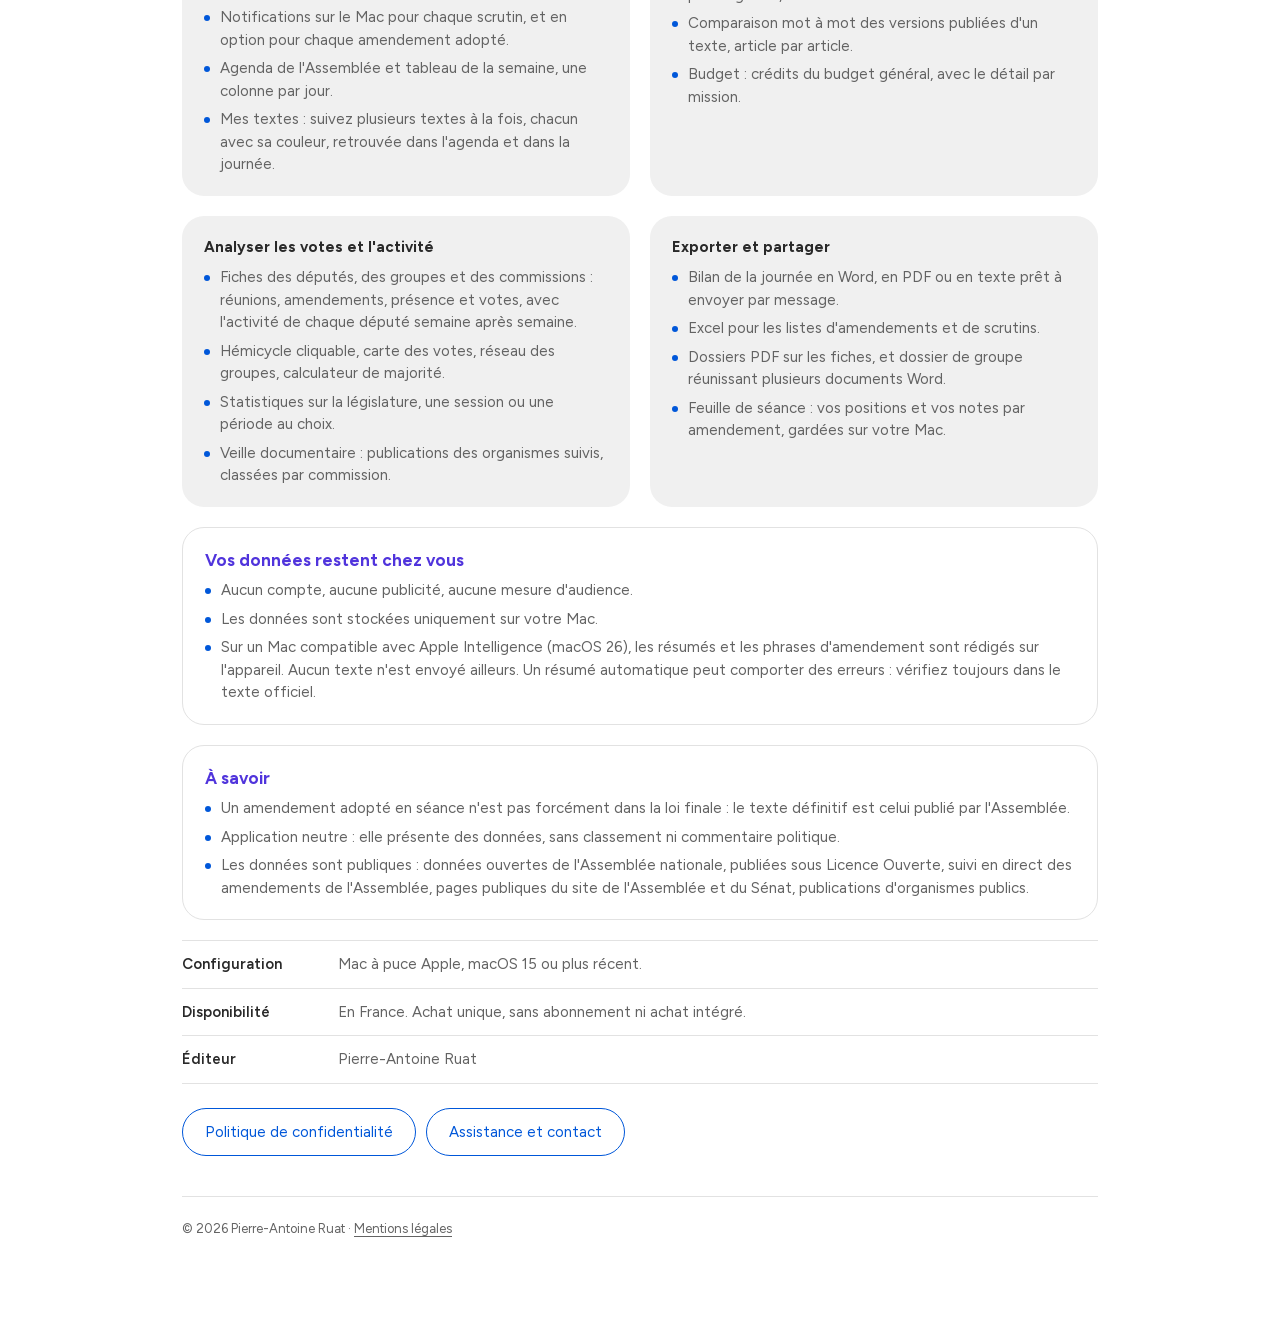
==== commit 04bd5e87: "Plénière: new design screenshots, video loop and features Co-Authored-By: Claude Opus 5.5 <noreply@a" ====
--- a/pleniere/index.html
+++ b/pleniere/index.html
@@ -11,7 +11,7 @@
   <meta property="og:locale" content="fr_FR">
   <meta property="og:title" content="Plénière · L'Assemblée en direct">
   <meta property="og:description" content="Textes, scrutins, commissions, agenda et amendements de l'Assemblée, au même endroit. Application Mac non officielle, bientôt sur le Mac App Store.">
-  <meta property="og:image" content="https://parpar30.github.io/portfolio/assets/img/pleniere-01-aujourdhui.jpg?v=2">
+  <meta property="og:image" content="https://parpar30.github.io/portfolio/assets/img/pleniere-01-aujourdhui.jpg?v=3">
   <meta name="twitter:card" content="summary_large_image">
   <link rel="icon" href="../assets/icons/favicon-32.png" sizes="32x32" type="image/png">
   <link rel="apple-touch-icon" href="../assets/img/suivi-icone.png">
@@ -48,9 +48,9 @@
   <p class="pl-officiel">Application non officielle, sans lien avec l'Assemblée nationale.</p>
 
   <div class="gallery">
-    <img src="../assets/img/pleniere-01-aujourdhui.jpg?v=2" width="1600" height="1000" alt="Aujourd'hui : la séance et les commissions en direct, les derniers scrutins et le programme de la journée">
-    <img src="../assets/img/pleniere-02-agenda-nuit.jpg?v=2" width="1600" height="1000" alt="L'agenda de la semaine, une colonne par jour, en sombre" loading="lazy">
-    <img src="../assets/img/pleniere-03-budget-nuit.jpg?v=2" width="1600" height="1000" alt="Le budget : les crédits du projet de loi de finances, avec le détail par mission, en sombre" loading="lazy">
+    <img src="../assets/img/pleniere-01-aujourdhui.jpg?v=3" width="1600" height="1000" alt="Aujourd'hui : la séance et les commissions en direct, les derniers scrutins et le programme de la journée">
+    <img src="../assets/img/pleniere-02-agenda-nuit.jpg?v=3" width="1600" height="1000" alt="L'agenda de la semaine, une colonne par jour, en sombre" loading="lazy">
+    <img src="../assets/img/pleniere-03-budget-nuit.jpg?v=3" width="1600" height="1000" alt="Le budget : les crédits du projet de loi de finances, avec le détail par mission, en sombre" loading="lazy">
   </div>
   <p class="note">Captures réalisées avec l'application le 10 novembre 2026, à partir des données publiques de l'Assemblée nationale (Licence Ouverte).</p>
 
@@ -60,15 +60,17 @@
       <li>Rythme de l'examen et fin estimée, calculés lorsque l'application est ouverte.</li>
       <li>Notifications sur le Mac pour chaque scrutin, et en option pour chaque amendement adopté.</li>
       <li>Agenda de l'Assemblée et tableau de la semaine, une colonne par jour.</li>
+      <li>Mes textes : suivez plusieurs textes à la fois, chacun avec sa couleur, retrouvée dans l'agenda et dans la journée.</li>
     </ul></div>
     <div><h3>Comprendre un texte</h3><ul>
       <li>Tous les textes de loi, avec recherche, tri et filtres.</li>
       <li>Pour chaque texte : résumé, amendements, scrutins, articles, navette, budget et statistiques.</li>
+      <li>Parcours du texte, de la première lecture à la promulgation, à l'Assemblée comme au Sénat.</li>
       <li>Comparaison mot à mot des versions publiées d'un texte, article par article.</li>
       <li>Budget : crédits du budget général, avec le détail par mission.</li>
     </ul></div>
     <div><h3>Analyser les votes et l'activité</h3><ul>
-      <li>Fiches des députés, des groupes et des commissions : réunions, amendements, présence et votes.</li>
+      <li>Fiches des députés, des groupes et des commissions : réunions, amendements, présence et votes, avec l'activité de chaque député semaine après semaine.</li>
       <li>Hémicycle cliquable, carte des votes, réseau des groupes, calculateur de majorité.</li>
       <li>Statistiques sur la législature, une session ou une période au choix.</li>
       <li>Veille documentaire : publications des organismes suivis, classées par commission.</li>
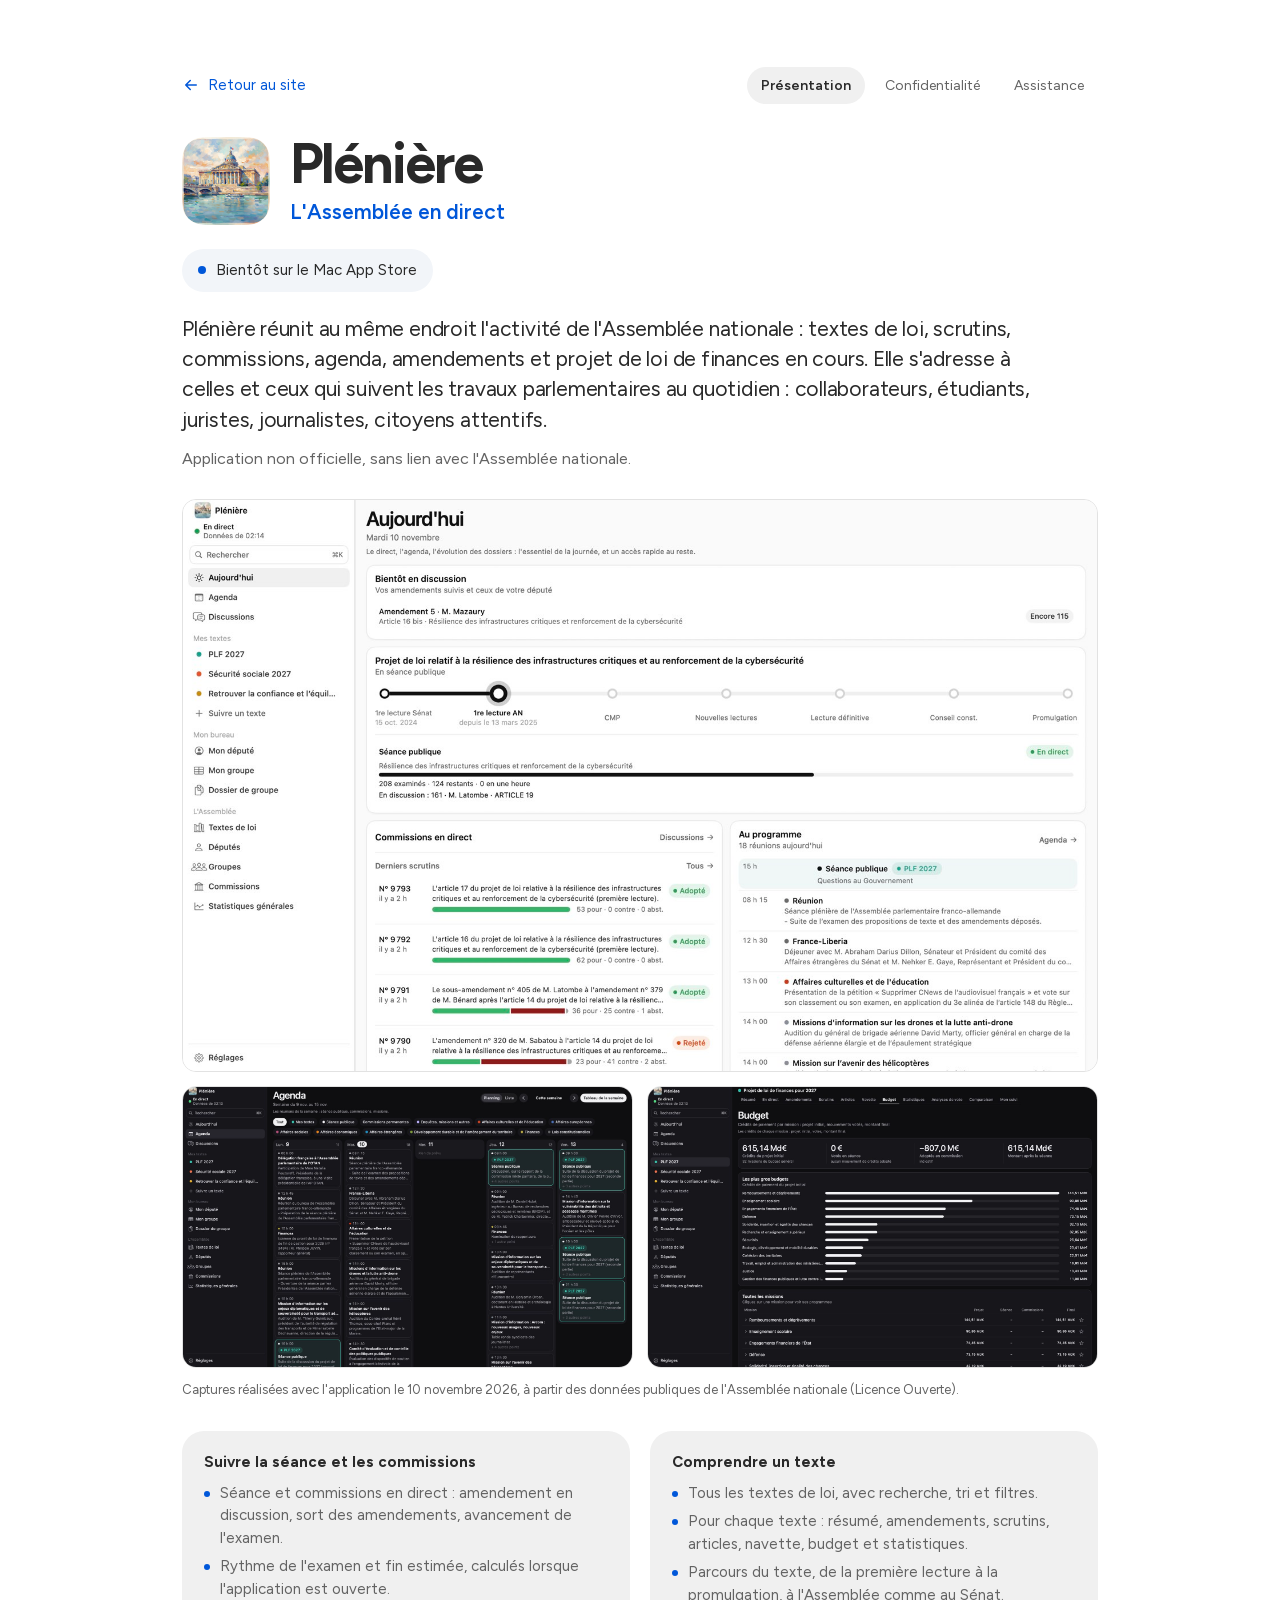
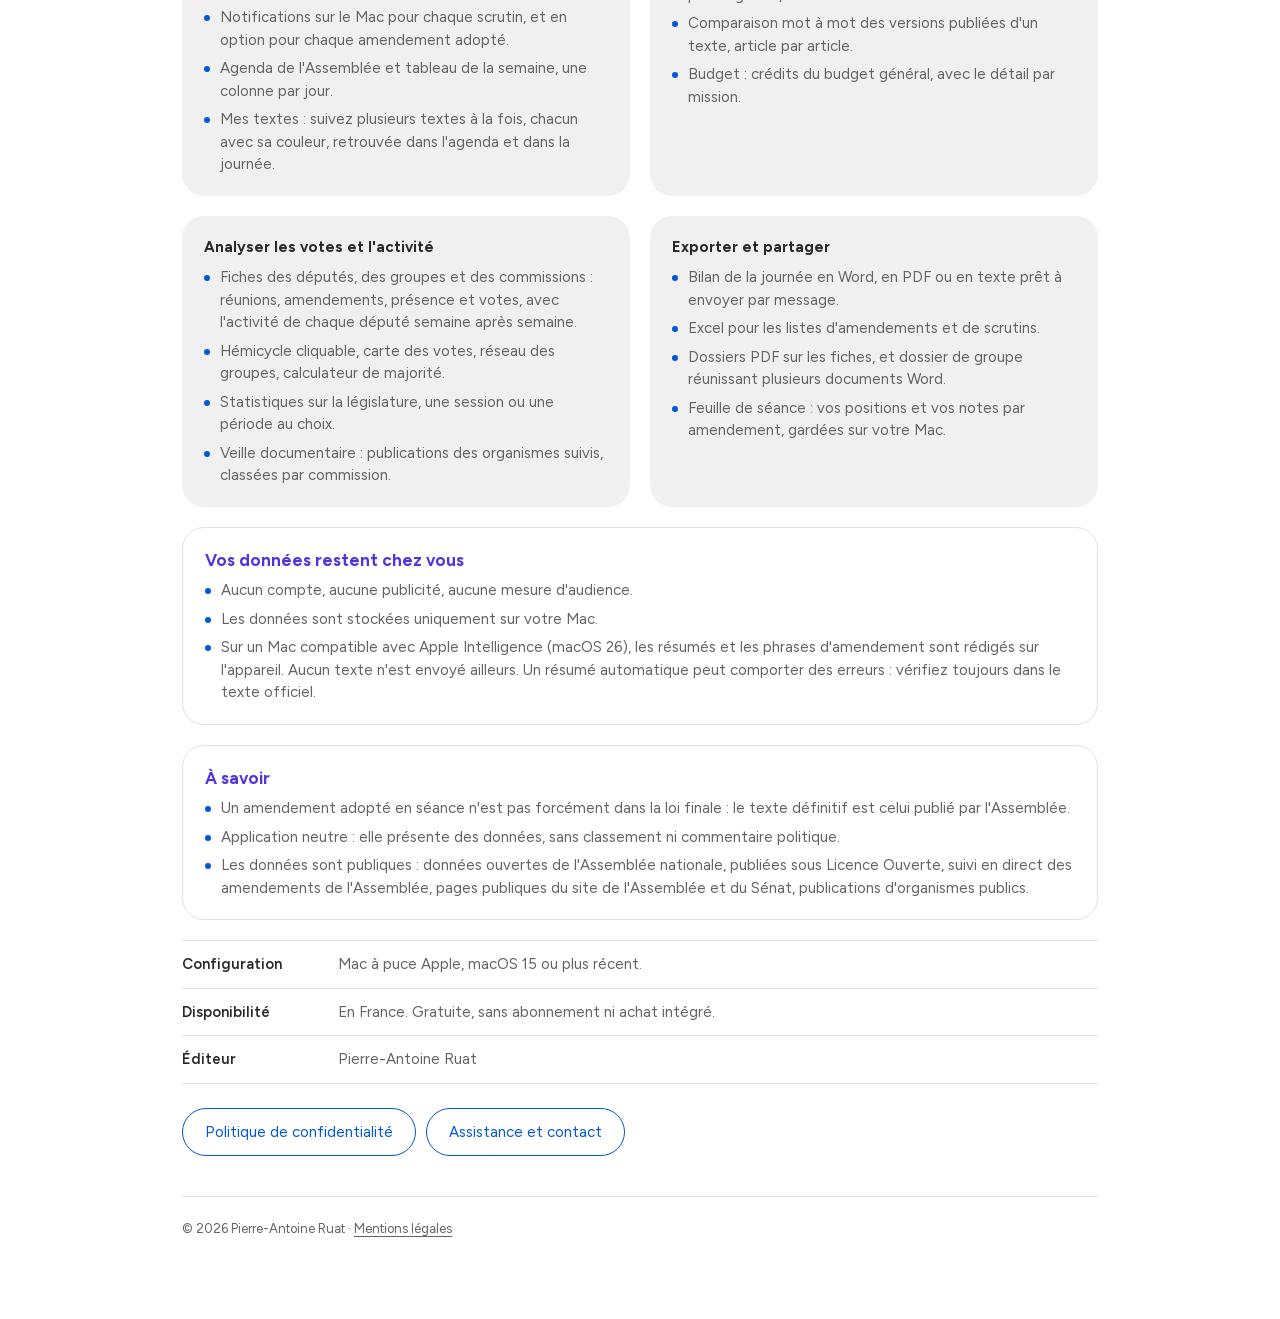
==== commit faf7d0cc: "Plénière: the app is free on the Mac App Store Co-Authored-By: Claude Opus 5.5 <noreply@anthropic.co" ====
--- a/pleniere/index.html
+++ b/pleniere/index.html
@@ -103,7 +103,7 @@
 
   <dl class="facts">
     <div><dt>Configuration</dt><dd>Mac à puce Apple, macOS 15 ou plus récent.</dd></div>
-    <div><dt>Disponibilité</dt><dd>En France. Achat unique, sans abonnement ni achat intégré.</dd></div>
+    <div><dt>Disponibilité</dt><dd>En France. Gratuite, sans abonnement ni achat intégré.</dd></div>
     <div><dt>Éditeur</dt><dd>Pierre-Antoine Ruat</dd></div>
   </dl>
 
